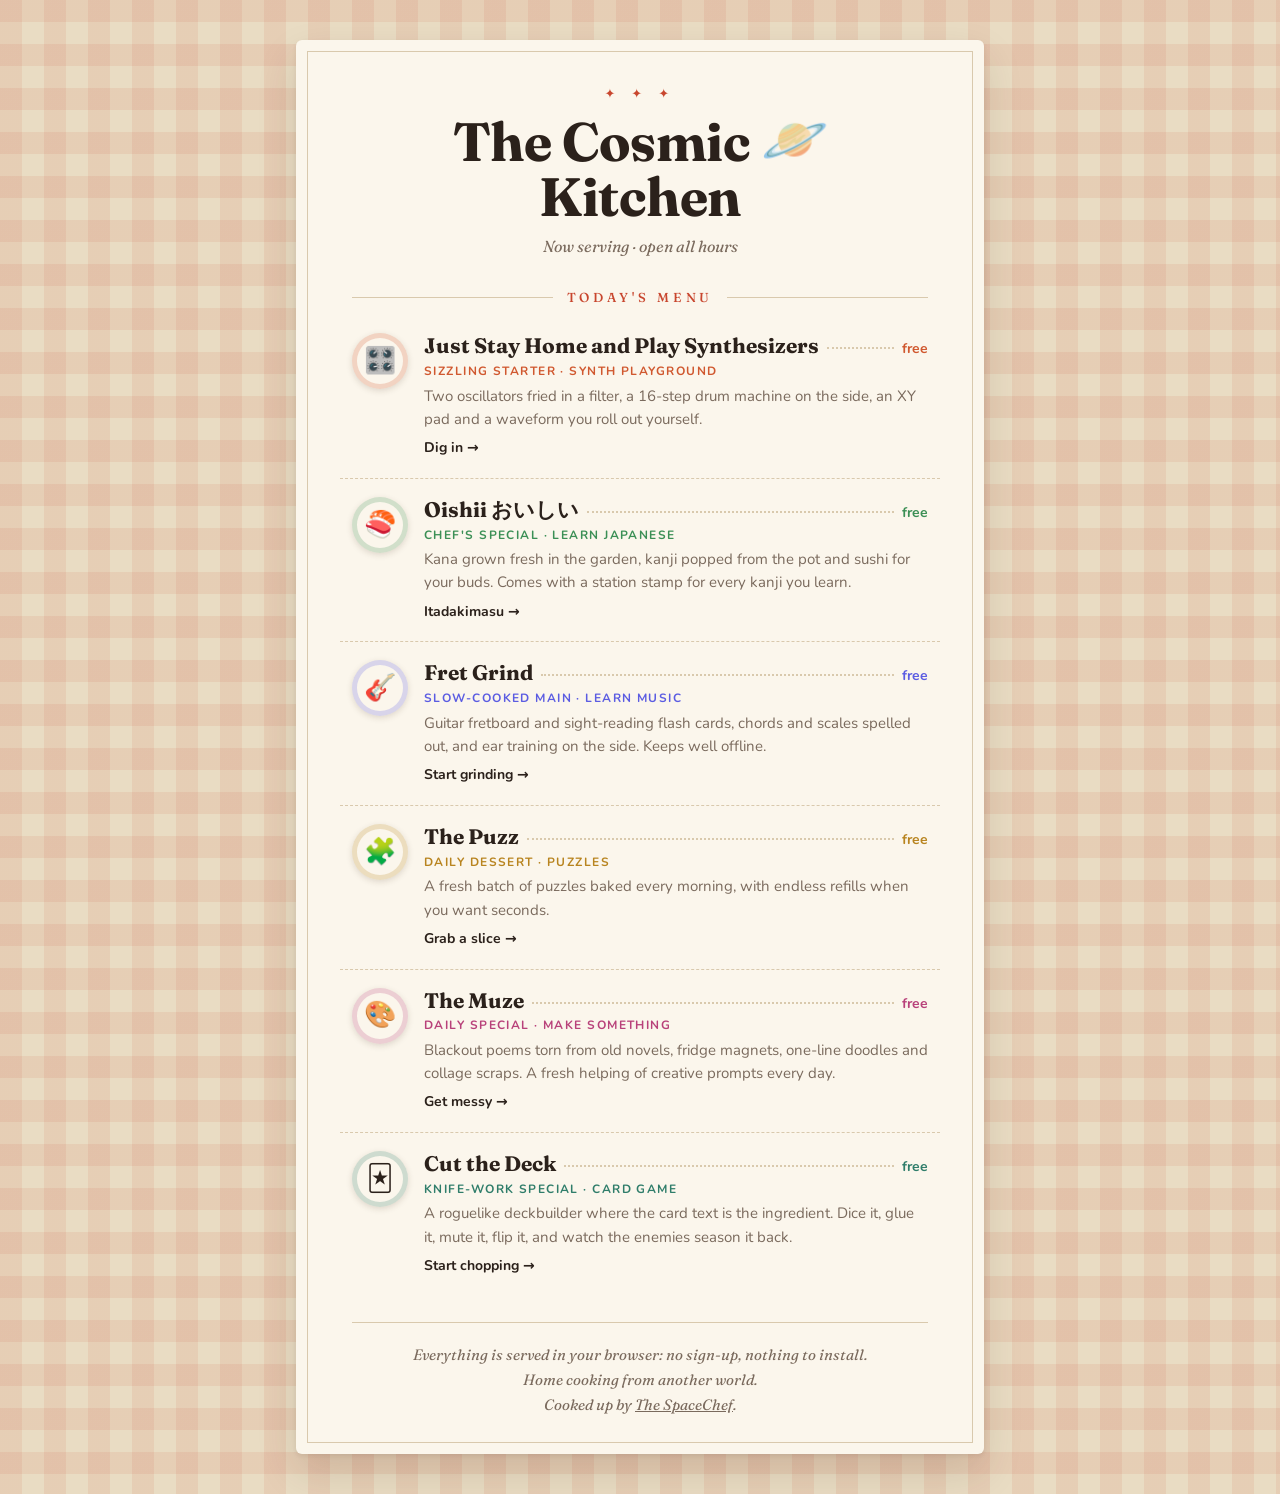
==== index.html @ da669fa5 "Add Cut the Deck to the menu Co-Authored-By: Claude Opus 5.5 <noreply@anthropic.com>" ====
<!doctype html>
<html lang="en">
<head>
<meta charset="utf-8">
<meta name="viewport" content="width=device-width, initial-scale=1">
<title>The Cosmic Kitchen</title>
<meta name="description" content="Today's menu from The Cosmic Kitchen: a synth lab, a Japanese learning game, a guitar sight-reading trainer, daily puzzles, daily creative prompts and a card-crafting roguelike. All free, served in your browser.">
<meta name="theme-color" content="#f4ecdc">
<link rel="icon" href="data:image/svg+xml,<svg xmlns='http://www.w3.org/2000/svg' viewBox='0 0 100 100'><text y='.9em' font-size='90'>🍳</text></svg>">
<link rel="preconnect" href="https://fonts.googleapis.com">
<link rel="preconnect" href="https://fonts.gstatic.com" crossorigin>
<link href="https://fonts.googleapis.com/css2?family=Fraunces:ital,opsz,wght@0,9..144,500;0,9..144,700;1,9..144,400&family=Nunito:wght@400;600;700&display=swap" rel="stylesheet">
<style>
  :root {
    --table: #e9dcc3;
    --paper: #fbf6ec;
    --ink: #2b211b;
    --muted: #7a6a5d;
    --rule: #d9c9ad;
    --tomato: #c8462e;
    --check-a: #f1e5cf;
    --check-b: #e9dcc3;
    --shadow: 0 2px 4px rgba(60,40,20,.08), 0 18px 40px rgba(60,40,20,.14);
  }
  @media (prefers-color-scheme: dark) {
    :root {
      --table: #15121c;
      --paper: #221d2a;
      --ink: #f5ecdf;
      --muted: #b3a597;
      --rule: #3b3345;
      --tomato: #ef7a5a;
      --check-a: #18141f;
      --check-b: #15121c;
      --shadow: 0 2px 4px rgba(0,0,0,.35), 0 18px 40px rgba(0,0,0,.4);
    }
  }
  * { box-sizing: border-box; }
  body {
    margin: 0;
    color: var(--ink);
    font: 16px/1.55 Nunito, system-ui, -apple-system, "Segoe UI", sans-serif;
    /* gingham tablecloth */
    background-color: var(--table);
    background-image:
      linear-gradient(90deg, color-mix(in srgb, var(--tomato) 9%, transparent) 50%, transparent 50%),
      linear-gradient(color-mix(in srgb, var(--tomato) 9%, transparent) 50%, transparent 50%);
    background-size: 44px 44px;
  }
  main {
    max-width: 720px; margin: 40px auto; padding: 0 16px;
  }
  .menu {
    position: relative;
    background: var(--paper);
    border-radius: 6px;
    box-shadow: var(--shadow);
    padding: 44px clamp(20px, 6vw, 56px) 36px;
    outline: 1px solid var(--rule);
    outline-offset: -12px;
  }
  header { text-align: center; margin-bottom: 28px; }
  .stars { color: var(--tomato); letter-spacing: .5em; font-size: 13px; margin: 0 0 10px; }
  h1 {
    font-family: Fraunces, Georgia, serif; font-weight: 700;
    font-size: clamp(34px, 8vw, 54px); line-height: 1.02; letter-spacing: -.01em;
    margin: 0;
  }
  h1 .planet { display: inline-block; transform: translateY(-.06em); }
  .est { font-family: Fraunces, Georgia, serif; font-style: italic; color: var(--muted); margin: 10px 0 0; }
  .divider {
    display: flex; align-items: center; gap: 14px; margin: 26px 0 8px;
    font-family: Fraunces, Georgia, serif; font-weight: 500;
    font-size: 13px; letter-spacing: .3em; text-transform: uppercase; color: var(--tomato);
  }
  .divider::before, .divider::after { content: ""; flex: 1; border-top: 1px solid var(--rule); }

  ul.dishes { list-style: none; margin: 0; padding: 0; }
  a.dish {
    display: grid; grid-template-columns: 56px 1fr; gap: 16px; align-items: start;
    padding: 18px 12px; margin: 0 -12px; border-radius: 12px;
    color: inherit; text-decoration: none;
    transition: background .15s ease;
  }
  a.dish:hover { background: color-mix(in srgb, var(--accent) 9%, transparent); }
  a.dish:focus-visible { outline: 3px solid var(--accent); outline-offset: 2px; }
  li + li a.dish { border-top: 1px dashed var(--rule); border-radius: 0; }
  li + li a.dish:hover { border-radius: 12px; }
  .plate {
    width: 56px; height: 56px; border-radius: 50%;
    display: grid; place-items: center; font-size: 26px;
    background: var(--paper);
    box-shadow: inset 0 0 0 5px color-mix(in srgb, var(--accent) 22%, transparent), 0 2px 6px rgba(60,40,20,.15);
    transition: transform .25s ease;
  }
  a.dish:hover .plate { transform: rotate(-12deg) scale(1.06); }
  .line { display: flex; align-items: baseline; gap: 8px; }
  h2 {
    font-family: Fraunces, Georgia, serif; font-weight: 700;
    font-size: 21px; line-height: 1.2; margin: 0;
  }
  .leader { flex: 1; min-width: 16px; border-bottom: 2px dotted var(--rule); transform: translateY(-4px); }
  .price { font-weight: 700; color: var(--accent); white-space: nowrap; font-size: 14px; }
  .course { font-size: 12px; font-weight: 700; letter-spacing: .12em; text-transform: uppercase; color: var(--accent); margin: 2px 0 4px; }
  .desc { margin: 0; color: var(--muted); font-size: 15px; }
  .go { display: inline-block; margin-top: 6px; font-weight: 700; font-size: 14px; color: var(--ink); }
  a.dish:hover .go { color: var(--accent); }

  footer {
    text-align: center; margin-top: 26px; padding-top: 18px; border-top: 1px solid var(--rule);
    font-family: Fraunces, Georgia, serif; font-style: italic; color: var(--muted); font-size: 15px;
  }
  footer p { margin: 2px 0; }
  footer a { color: inherit; }

  @media (prefers-color-scheme: dark) {
    .plate { box-shadow: inset 0 0 0 5px color-mix(in srgb, var(--accent) 30%, transparent), 0 2px 6px rgba(0,0,0,.4); }
  }
  @media (prefers-reduced-motion: reduce) {
    .plate, a.dish { transition: none; }
    a.dish:hover .plate { transform: none; }
  }
</style>
</head>
<body>
<main>
  <article class="menu">
    <header>
      <p class="stars" aria-hidden="true">✦ ✦ ✦</p>
      <h1>The Cosmic <span class="planet" aria-hidden="true">🪐</span> Kitchen</h1>
      <p class="est">Now serving · open all hours</p>
    </header>

    <div class="divider">Today's menu</div>

    <ul class="dishes">
      <li>
        <a class="dish" style="--accent:#d0582f" href="https://thecosmickitchen.github.io/stay-home-synths/">
          <span class="plate" aria-hidden="true">🎛️</span>
          <div>
            <div class="line"><h2>Just Stay Home and Play Synthesizers</h2><span class="leader"></span><span class="price">free</span></div>
            <p class="course">Sizzling starter · synth playground</p>
            <p class="desc">Two oscillators fried in a filter, a 16-step drum machine on the side, an XY pad and a waveform you roll out yourself.</p>
            <span class="go">Dig in →</span>
          </div>
        </a>
      </li>
      <li>
        <a class="dish" style="--accent:#3b8f55" href="https://thecosmickitchen.github.io/Oishiii/">
          <span class="plate" aria-hidden="true">🍣</span>
          <div>
            <div class="line"><h2>Oishii おいしい</h2><span class="leader"></span><span class="price">free</span></div>
            <p class="course">Chef's special · learn Japanese</p>
            <p class="desc">Kana grown fresh in the garden, kanji popped from the pot and sushi for your buds. Comes with a station stamp for every kanji you learn.</p>
            <span class="go">Itadakimasu →</span>
          </div>
        </a>
      </li>
      <li>
        <a class="dish" style="--accent:#5b5ce2" href="https://thecosmickitchen.github.io/FretGrind/">
          <span class="plate" aria-hidden="true">🎸</span>
          <div>
            <div class="line"><h2>Fret Grind</h2><span class="leader"></span><span class="price">free</span></div>
            <p class="course">Slow-cooked main · learn music</p>
            <p class="desc">Guitar fretboard and sight-reading flash cards, chords and scales spelled out, and ear training on the side. Keeps well offline.</p>
            <span class="go">Start grinding →</span>
          </div>
        </a>
      </li>
      <li>
        <a class="dish" style="--accent:#b8841f" href="https://thecosmickitchen.github.io/The-Puzz/">
          <span class="plate" aria-hidden="true">🧩</span>
          <div>
            <div class="line"><h2>The Puzz</h2><span class="leader"></span><span class="price">free</span></div>
            <p class="course">Daily dessert · puzzles</p>
            <p class="desc">A fresh batch of puzzles baked every morning, with endless refills when you want seconds.</p>
            <span class="go">Grab a slice →</span>
          </div>
        </a>
      </li>
      <li>
        <a class="dish" style="--accent:#b8417a" href="https://thecosmickitchen.github.io/The-Muze/">
          <span class="plate" aria-hidden="true">🎨</span>
          <div>
            <div class="line"><h2>The Muze</h2><span class="leader"></span><span class="price">free</span></div>
            <p class="course">Daily special · make something</p>
            <p class="desc">Blackout poems torn from old novels, fridge magnets, one-line doodles and collage scraps. A fresh helping of creative prompts every day.</p>
            <span class="go">Get messy →</span>
          </div>
        </a>
      </li>
      <li>
        <a class="dish" style="--accent:#2f7d6a" href="https://thecosmickitchen.github.io/Cut-the-Deck/">
          <span class="plate" aria-hidden="true">🃏</span>
          <div>
            <div class="line"><h2>Cut the Deck</h2><span class="leader"></span><span class="price">free</span></div>
            <p class="course">Knife-work special · card game</p>
            <p class="desc">A roguelike deckbuilder where the card text is the ingredient. Dice it, glue it, mute it, flip it, and watch the enemies season it back.</p>
            <span class="go">Start chopping →</span>
          </div>
        </a>
      </li>
    </ul>

    <footer>
      <p>Everything is served in your browser: no sign-up, nothing to install.</p>
      <p>Home cooking from another world.</p>
      <p>Cooked up by <a href="https://github.com/TheCosmicKitchen">The SpaceChef</a>.</p>
    </footer>
  </article>
</main>
</body>
</html>
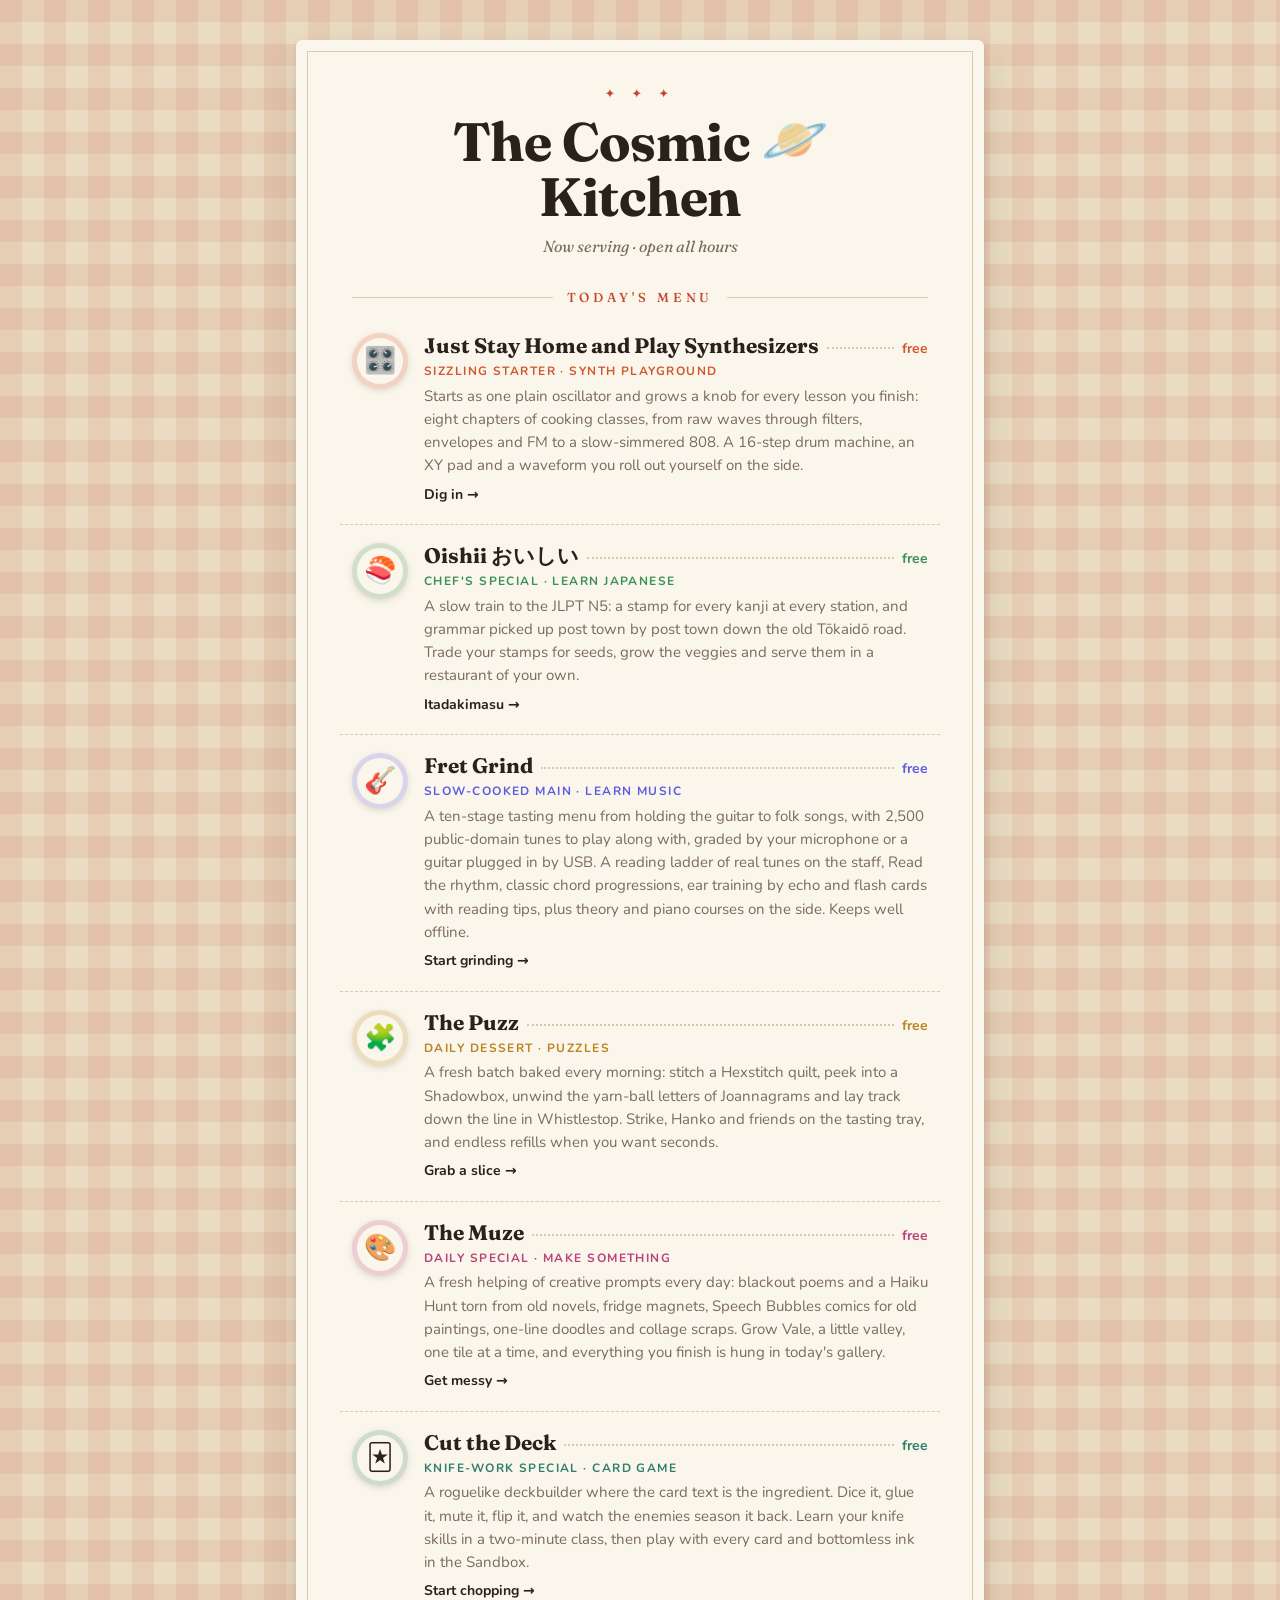
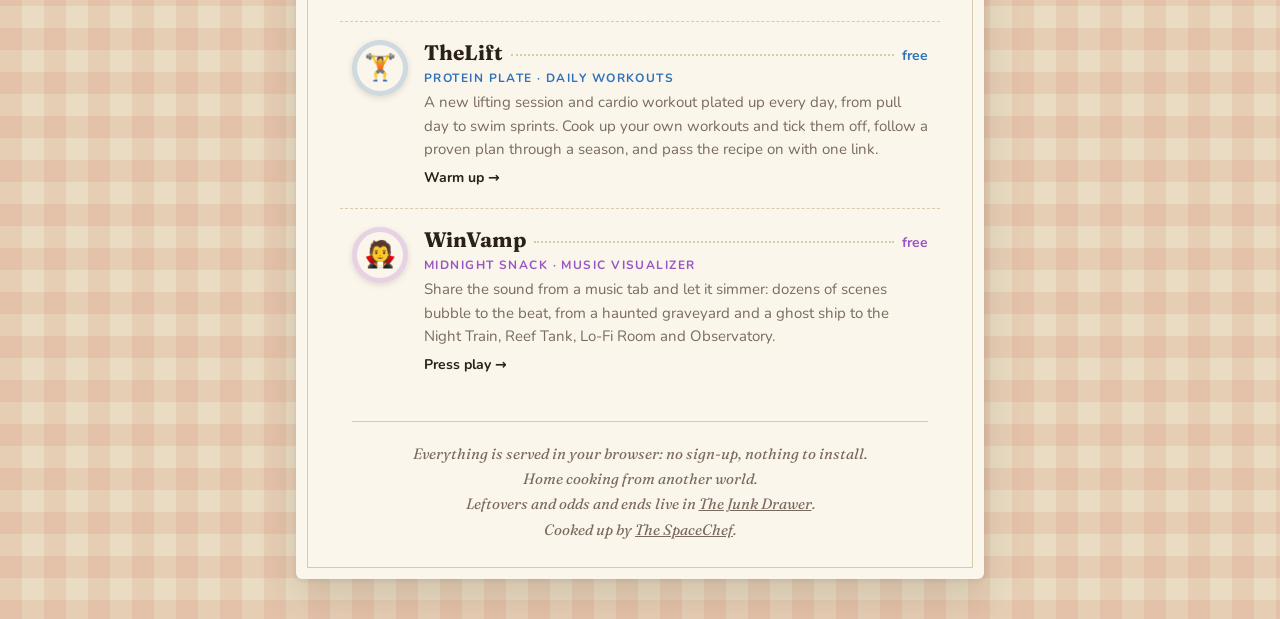
==== commit c0a9aee3: "Refresh the menu: new descriptions, TheLift, WinVamp and the Junk Drawer Rewrite every dish to match" ====
--- a/index.html
+++ b/index.html
@@ -4,7 +4,7 @@
 <meta charset="utf-8">
 <meta name="viewport" content="width=device-width, initial-scale=1">
 <title>The Cosmic Kitchen</title>
-<meta name="description" content="Today's menu from The Cosmic Kitchen: a synth lab, a Japanese learning game, a guitar sight-reading trainer, daily puzzles, daily creative prompts and a card-crafting roguelike. All free, served in your browser.">
+<meta name="description" content="Today's menu from The Cosmic Kitchen: a synth lab with lessons, a Japanese course to the JLPT N5, a guitar and music course, daily puzzles, daily creative prompts, a card-crafting roguelike, daily workouts and a music visualizer. All free, served in your browser.">
 <meta name="theme-color" content="#f4ecdc">
 <link rel="icon" href="data:image/svg+xml,<svg xmlns='http://www.w3.org/2000/svg' viewBox='0 0 100 100'><text y='.9em' font-size='90'>🍳</text></svg>">
 <link rel="preconnect" href="https://fonts.googleapis.com">
@@ -140,7 +140,7 @@
           <div>
             <div class="line"><h2>Just Stay Home and Play Synthesizers</h2><span class="leader"></span><span class="price">free</span></div>
             <p class="course">Sizzling starter · synth playground</p>
-            <p class="desc">Two oscillators fried in a filter, a 16-step drum machine on the side, an XY pad and a waveform you roll out yourself.</p>
+            <p class="desc">Starts as one plain oscillator and grows a knob for every lesson you finish: eight chapters of cooking classes, from raw waves through filters, envelopes and FM to a slow-simmered 808. A 16-step drum machine, an XY pad and a waveform you roll out yourself on the side.</p>
             <span class="go">Dig in →</span>
           </div>
         </a>
@@ -151,7 +151,7 @@
           <div>
             <div class="line"><h2>Oishii おいしい</h2><span class="leader"></span><span class="price">free</span></div>
             <p class="course">Chef's special · learn Japanese</p>
-            <p class="desc">Kana grown fresh in the garden, kanji popped from the pot and sushi for your buds. Comes with a station stamp for every kanji you learn.</p>
+            <p class="desc">A slow train to the JLPT N5: a stamp for every kanji at every station, and grammar picked up post town by post town down the old Tōkaidō road. Trade your stamps for seeds, grow the veggies and serve them in a restaurant of your own.</p>
             <span class="go">Itadakimasu →</span>
           </div>
         </a>
@@ -162,7 +162,7 @@
           <div>
             <div class="line"><h2>Fret Grind</h2><span class="leader"></span><span class="price">free</span></div>
             <p class="course">Slow-cooked main · learn music</p>
-            <p class="desc">Guitar fretboard and sight-reading flash cards, chords and scales spelled out, and ear training on the side. Keeps well offline.</p>
+            <p class="desc">A ten-stage tasting menu from holding the guitar to folk songs, with 2,500 public-domain tunes to play along with, graded by your microphone or a guitar plugged in by USB. A reading ladder of real tunes on the staff, Read the rhythm, classic chord progressions, ear training by echo and flash cards with reading tips, plus theory and piano courses on the side. Keeps well offline.</p>
             <span class="go">Start grinding →</span>
           </div>
         </a>
@@ -173,7 +173,7 @@
           <div>
             <div class="line"><h2>The Puzz</h2><span class="leader"></span><span class="price">free</span></div>
             <p class="course">Daily dessert · puzzles</p>
-            <p class="desc">A fresh batch of puzzles baked every morning, with endless refills when you want seconds.</p>
+            <p class="desc">A fresh batch baked every morning: stitch a Hexstitch quilt, peek into a Shadowbox, unwind the yarn-ball letters of Joannagrams and lay track down the line in Whistlestop. Strike, Hanko and friends on the tasting tray, and endless refills when you want seconds.</p>
             <span class="go">Grab a slice →</span>
           </div>
         </a>
@@ -184,7 +184,7 @@
           <div>
             <div class="line"><h2>The Muze</h2><span class="leader"></span><span class="price">free</span></div>
             <p class="course">Daily special · make something</p>
-            <p class="desc">Blackout poems torn from old novels, fridge magnets, one-line doodles and collage scraps. A fresh helping of creative prompts every day.</p>
+            <p class="desc">A fresh helping of creative prompts every day: blackout poems and a Haiku Hunt torn from old novels, fridge magnets, Speech Bubbles comics for old paintings, one-line doodles and collage scraps. Grow Vale, a little valley, one tile at a time, and everything you finish is hung in today's gallery.</p>
             <span class="go">Get messy →</span>
           </div>
         </a>
@@ -195,8 +195,30 @@
           <div>
             <div class="line"><h2>Cut the Deck</h2><span class="leader"></span><span class="price">free</span></div>
             <p class="course">Knife-work special · card game</p>
-            <p class="desc">A roguelike deckbuilder where the card text is the ingredient. Dice it, glue it, mute it, flip it, and watch the enemies season it back.</p>
+            <p class="desc">A roguelike deckbuilder where the card text is the ingredient. Dice it, glue it, mute it, flip it, and watch the enemies season it back. Learn your knife skills in a two-minute class, then play with every card and bottomless ink in the Sandbox.</p>
             <span class="go">Start chopping →</span>
+          </div>
+        </a>
+      </li>
+      <li>
+        <a class="dish" style="--accent:#2f72b8" href="https://thecosmickitchen.github.io/TheLift/">
+          <span class="plate" aria-hidden="true">🏋️</span>
+          <div>
+            <div class="line"><h2>TheLift</h2><span class="leader"></span><span class="price">free</span></div>
+            <p class="course">Protein plate · daily workouts</p>
+            <p class="desc">A new lifting session and cardio workout plated up every day, from pull day to swim sprints. Cook up your own workouts and tick them off, follow a proven plan through a season, and pass the recipe on with one link.</p>
+            <span class="go">Warm up →</span>
+          </div>
+        </a>
+      </li>
+      <li>
+        <a class="dish" style="--accent:#9a55c4" href="https://thecosmickitchen.github.io/ghoul-amp/">
+          <span class="plate" aria-hidden="true">🧛</span>
+          <div>
+            <div class="line"><h2>WinVamp</h2><span class="leader"></span><span class="price">free</span></div>
+            <p class="course">Midnight snack · music visualizer</p>
+            <p class="desc">Share the sound from a music tab and let it simmer: dozens of scenes bubble to the beat, from a haunted graveyard and a ghost ship to the Night Train, Reef Tank, Lo-Fi Room and Observatory.</p>
+            <span class="go">Press play →</span>
           </div>
         </a>
       </li>
@@ -205,6 +227,7 @@
     <footer>
       <p>Everything is served in your browser: no sign-up, nothing to install.</p>
       <p>Home cooking from another world.</p>
+      <p>Leftovers and odds and ends live in <a href="https://thecosmickitchen.github.io/the-junk-drawer/">The Junk Drawer</a>.</p>
       <p>Cooked up by <a href="https://github.com/TheCosmicKitchen">The SpaceChef</a>.</p>
     </footer>
   </article>
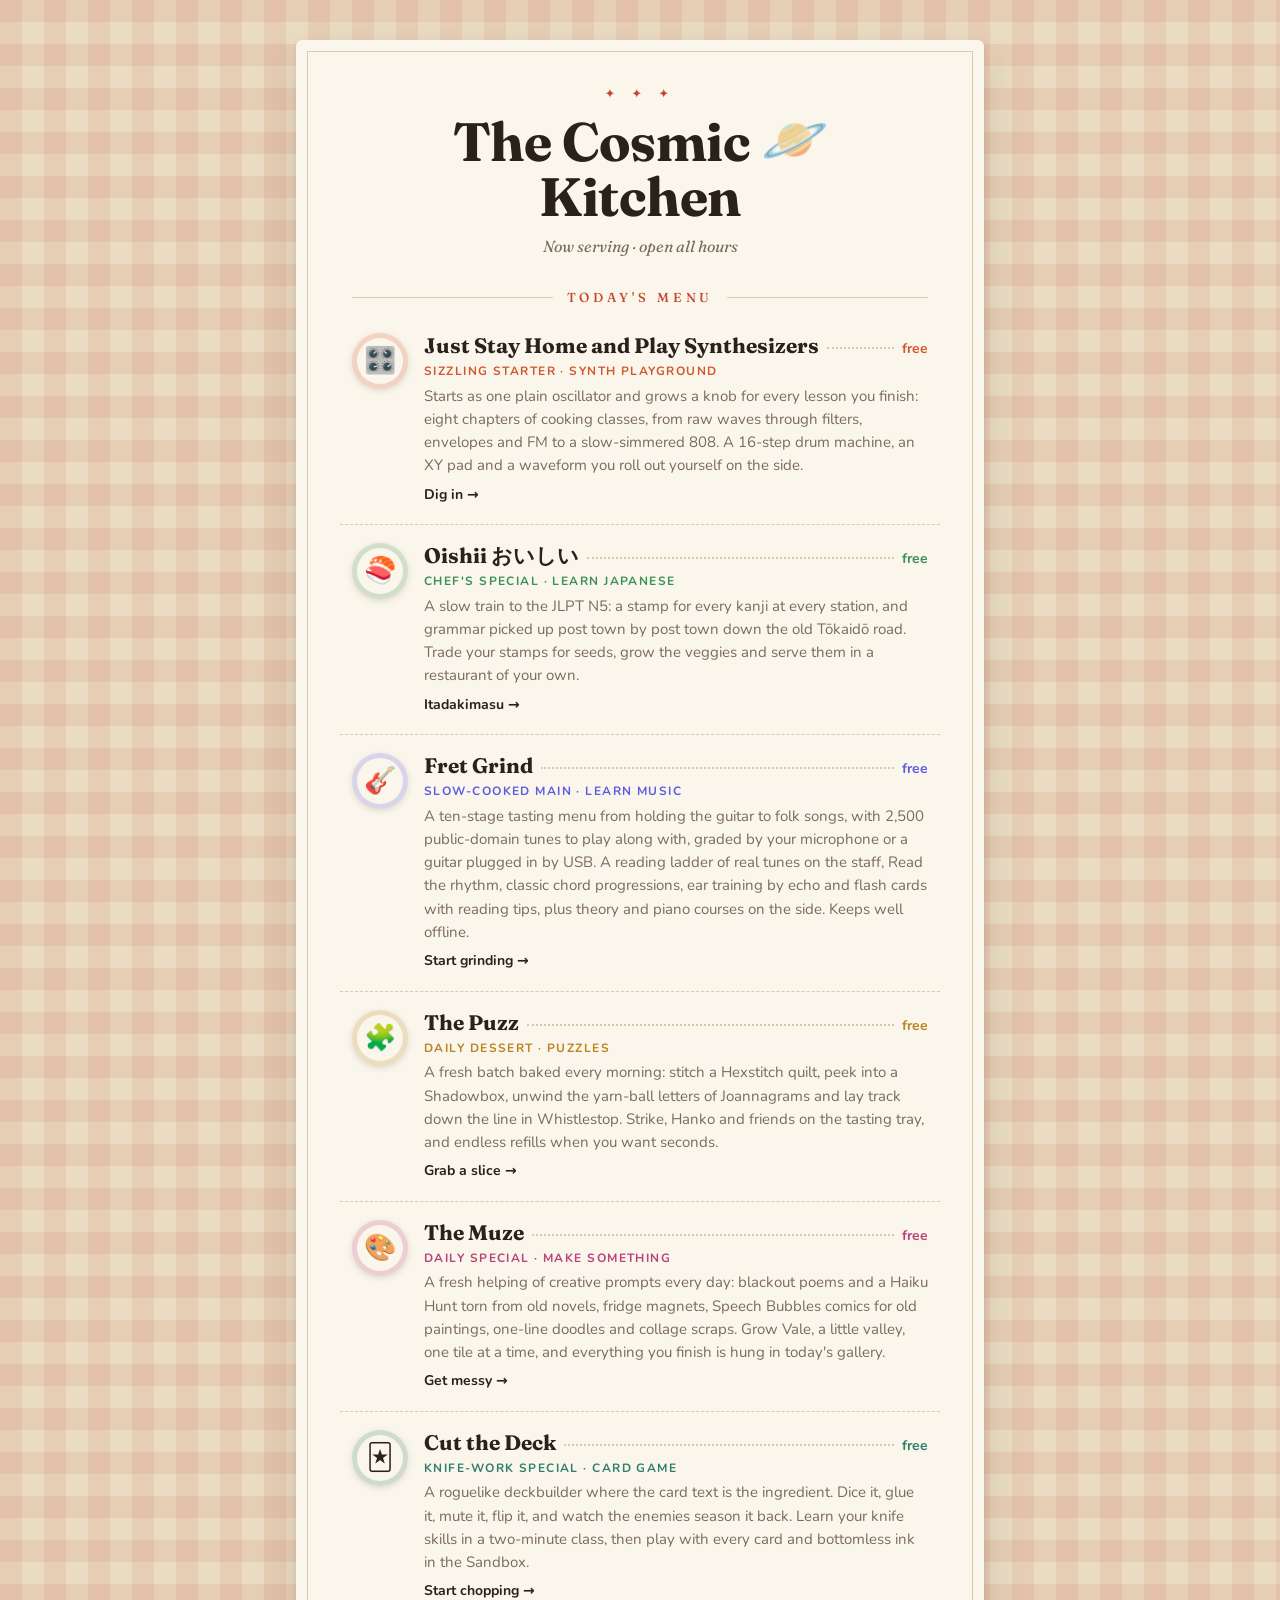
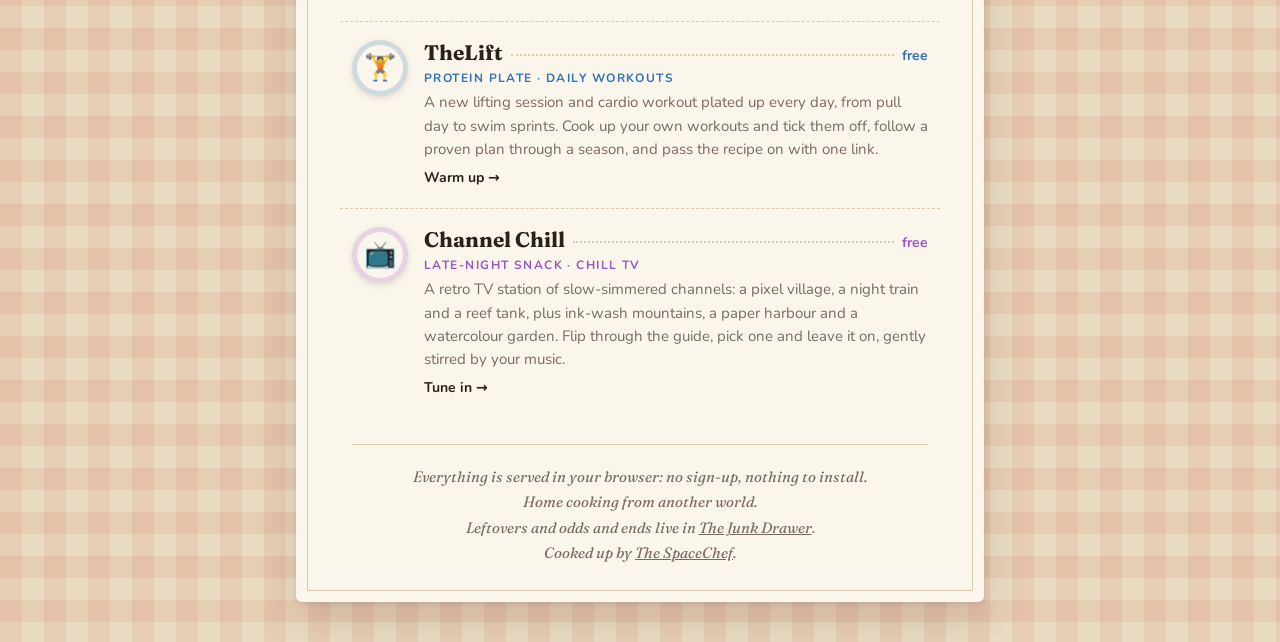
==== commit bab5aa7c: "Serve Channel Chill in place of WinVamp WinVamp is now a chill retro TV station, so its dish gets a " ====
--- a/index.html
+++ b/index.html
@@ -4,7 +4,7 @@
 <meta charset="utf-8">
 <meta name="viewport" content="width=device-width, initial-scale=1">
 <title>The Cosmic Kitchen</title>
-<meta name="description" content="Today's menu from The Cosmic Kitchen: a synth lab with lessons, a Japanese course to the JLPT N5, a guitar and music course, daily puzzles, daily creative prompts, a card-crafting roguelike, daily workouts and a music visualizer. All free, served in your browser.">
+<meta name="description" content="Today's menu from The Cosmic Kitchen: a synth lab with lessons, a Japanese course to the JLPT N5, a guitar and music course, daily puzzles, daily creative prompts, a card-crafting roguelike, daily workouts and a chill retro TV station. All free, served in your browser.">
 <meta name="theme-color" content="#f4ecdc">
 <link rel="icon" href="data:image/svg+xml,<svg xmlns='http://www.w3.org/2000/svg' viewBox='0 0 100 100'><text y='.9em' font-size='90'>🍳</text></svg>">
 <link rel="preconnect" href="https://fonts.googleapis.com">
@@ -213,12 +213,12 @@
       </li>
       <li>
         <a class="dish" style="--accent:#9a55c4" href="https://thecosmickitchen.github.io/ghoul-amp/">
-          <span class="plate" aria-hidden="true">🧛</span>
-          <div>
-            <div class="line"><h2>WinVamp</h2><span class="leader"></span><span class="price">free</span></div>
-            <p class="course">Midnight snack · music visualizer</p>
-            <p class="desc">Share the sound from a music tab and let it simmer: dozens of scenes bubble to the beat, from a haunted graveyard and a ghost ship to the Night Train, Reef Tank, Lo-Fi Room and Observatory.</p>
-            <span class="go">Press play →</span>
+          <span class="plate" aria-hidden="true">📺</span>
+          <div>
+            <div class="line"><h2>Channel Chill</h2><span class="leader"></span><span class="price">free</span></div>
+            <p class="course">Late-night snack · chill TV</p>
+            <p class="desc">A retro TV station of slow-simmered channels: a pixel village, a night train and a reef tank, plus ink-wash mountains, a paper harbour and a watercolour garden. Flip through the guide, pick one and leave it on, gently stirred by your music.</p>
+            <span class="go">Tune in →</span>
           </div>
         </a>
       </li>
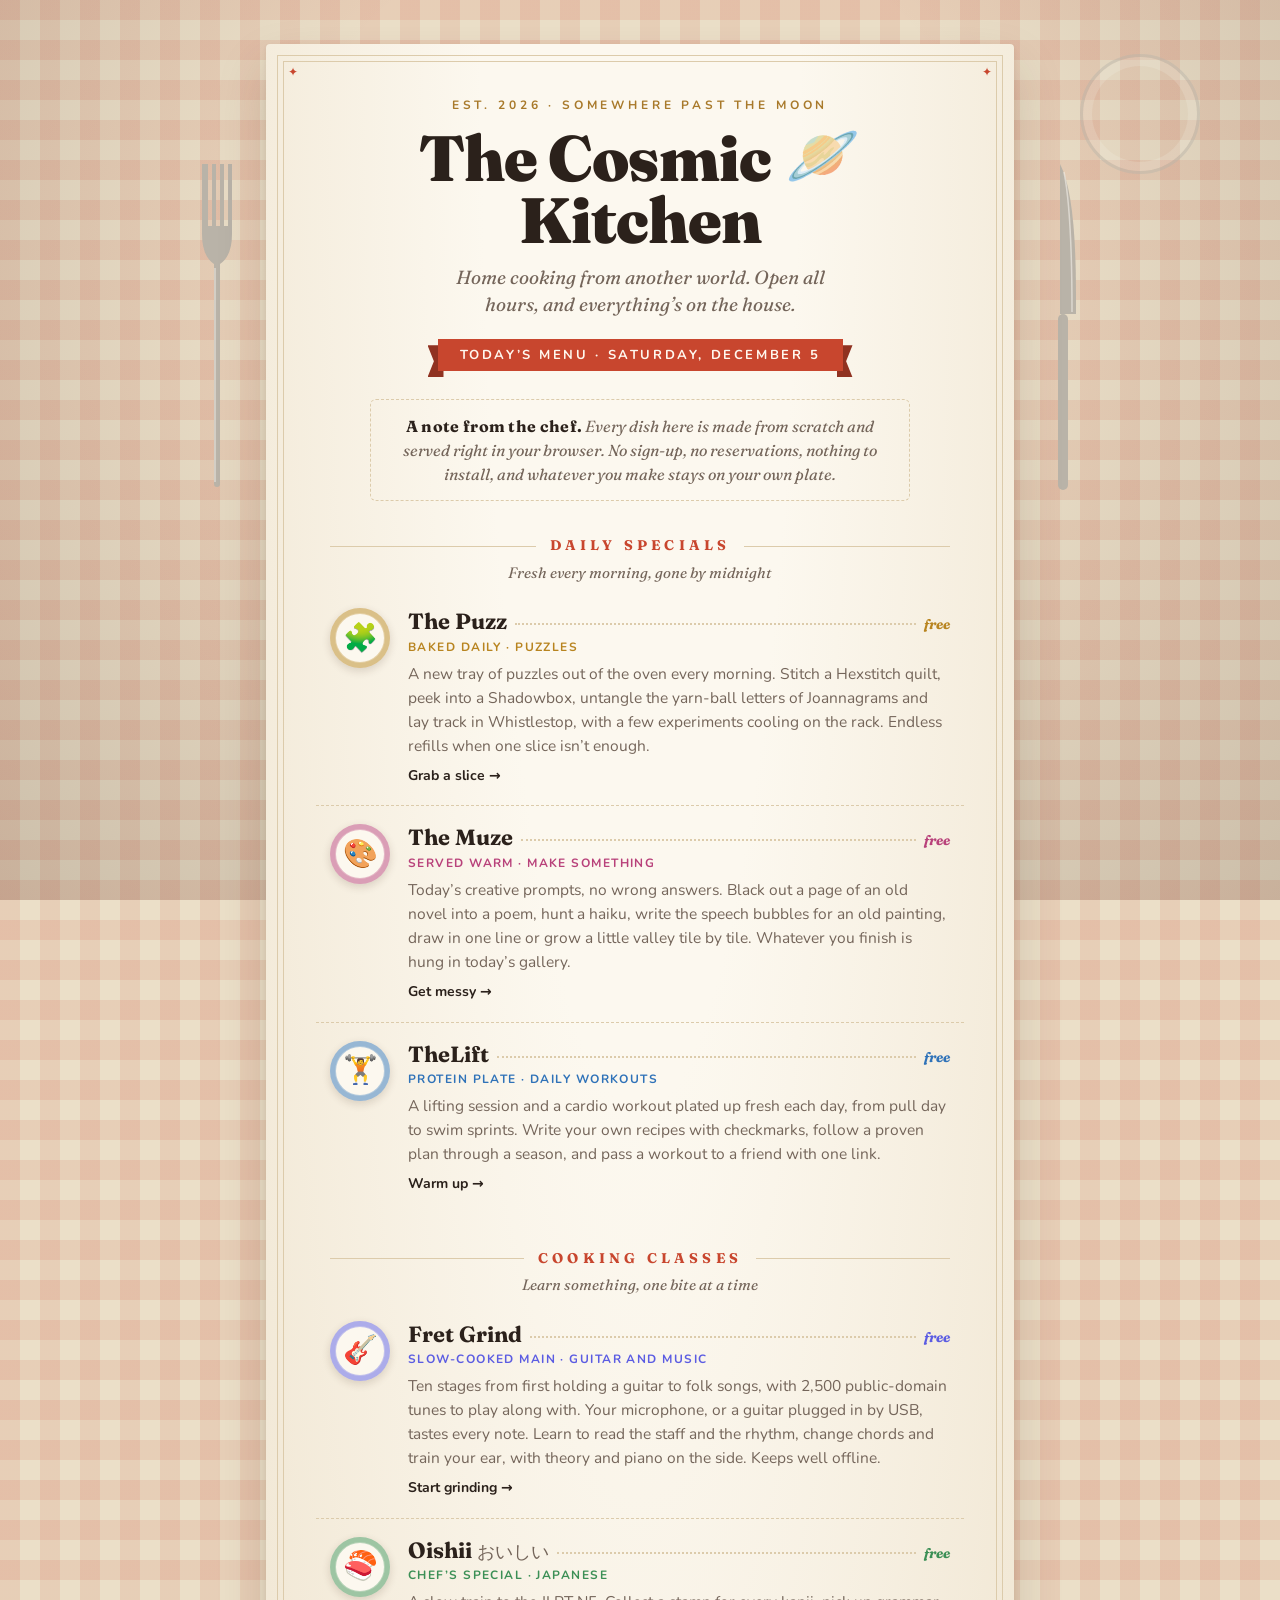
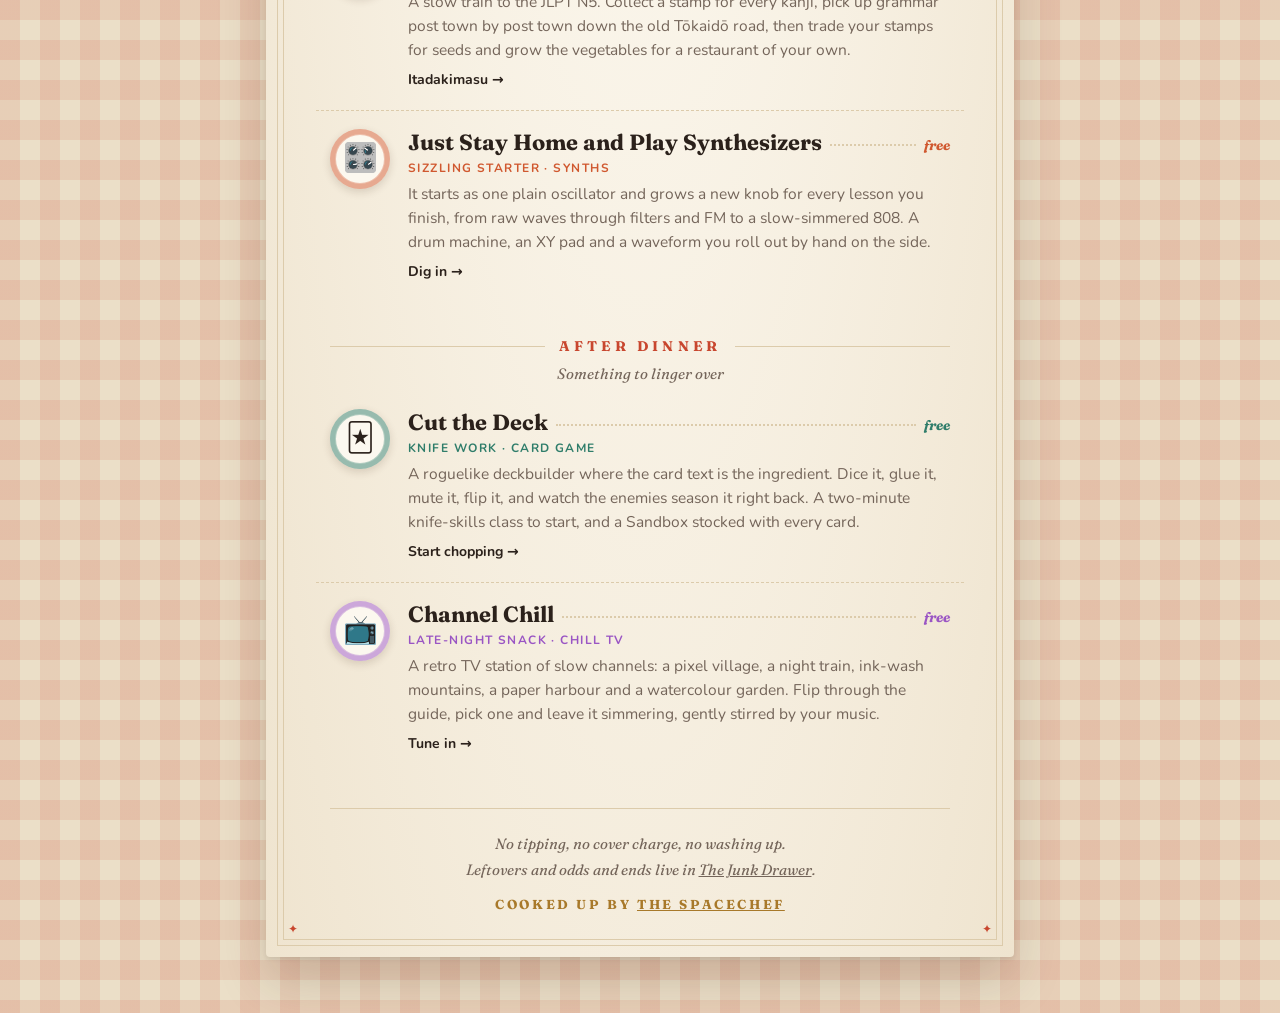
==== commit 6d1df262: "Give the front page a facelift and new copy The menu now has courses: Daily specials (The Puzz, The " ====
--- a/index.html
+++ b/index.html
@@ -4,117 +4,125 @@
 <meta charset="utf-8">
 <meta name="viewport" content="width=device-width, initial-scale=1">
 <title>The Cosmic Kitchen</title>
-<meta name="description" content="Today's menu from The Cosmic Kitchen: a synth lab with lessons, a Japanese course to the JLPT N5, a guitar and music course, daily puzzles, daily creative prompts, a card-crafting roguelike, daily workouts and a chill retro TV station. All free, served in your browser.">
+<meta name="description" content="The Cosmic Kitchen: free web tools, made from scratch and served in your browser. Daily puzzles, daily creative prompts and daily workouts; courses in guitar, Japanese and synths; a card-crafting roguelike and a chill retro TV station.">
 <meta name="theme-color" content="#f4ecdc">
 <link rel="icon" href="data:image/svg+xml,<svg xmlns='http://www.w3.org/2000/svg' viewBox='0 0 100 100'><text y='.9em' font-size='90'>🍳</text></svg>">
 <link rel="preconnect" href="https://fonts.googleapis.com">
 <link rel="preconnect" href="https://fonts.gstatic.com" crossorigin>
-<link href="https://fonts.googleapis.com/css2?family=Fraunces:ital,opsz,wght@0,9..144,500;0,9..144,700;1,9..144,400&family=Nunito:wght@400;600;700&display=swap" rel="stylesheet">
+<link href="https://fonts.googleapis.com/css2?family=Fraunces:ital,opsz,wght@0,9..144,500;0,9..144,700;0,9..144,900;1,9..144,400;1,9..144,500&family=Nunito:wght@400;600;700&display=swap" rel="stylesheet">
 <style>
   :root {
-    --table: #e9dcc3;
-    --paper: #fbf6ec;
-    --ink: #2b211b;
-    --muted: #7a6a5d;
-    --rule: #d9c9ad;
-    --tomato: #c8462e;
-    --check-a: #f1e5cf;
-    --check-b: #e9dcc3;
-    --shadow: 0 2px 4px rgba(60,40,20,.08), 0 18px 40px rgba(60,40,20,.14);
+    --table: #ebdfc8; --paper: #fcf8ef; --paper-edge: #efe4cf; --ink: #2b211b; --muted: #74655a;
+    --rule: #dccbab; --tomato: #c8462e; --gold: #a8792a; --check: color-mix(in srgb, #c8462e 11%, transparent);
+    --shadow: 0 2px 4px rgba(60,40,20,.08), 0 24px 50px rgba(60,40,20,.18);
+    --steel: #b9b3a8; --steel-hi: #f4f1ea;
   }
   @media (prefers-color-scheme: dark) {
-    :root {
-      --table: #15121c;
-      --paper: #221d2a;
-      --ink: #f5ecdf;
-      --muted: #b3a597;
-      --rule: #3b3345;
-      --tomato: #ef7a5a;
-      --check-a: #18141f;
-      --check-b: #15121c;
-      --shadow: 0 2px 4px rgba(0,0,0,.35), 0 18px 40px rgba(0,0,0,.4);
+    :root:not([data-theme="light"]) {
+      --table: #16121c; --paper: #231e2b; --paper-edge: #2c2635; --ink: #f5ecdf; --muted: #b6a899;
+      --rule: #3d3448; --tomato: #ef7a5a; --gold: #d9a85a; --check: color-mix(in srgb, #ef7a5a 7%, transparent);
+      --shadow: 0 2px 4px rgba(0,0,0,.35), 0 24px 50px rgba(0,0,0,.5);
+      --steel: #6f6a78; --steel-hi: #b9b4c2; --ribbon-ink: #2a160f;
     }
+  }
+  :root[data-theme="dark"] {
+    --table: #16121c; --paper: #231e2b; --paper-edge: #2c2635; --ink: #f5ecdf; --muted: #b6a899;
+    --rule: #3d3448; --tomato: #ef7a5a; --gold: #d9a85a; --check: color-mix(in srgb, #ef7a5a 7%, transparent);
+    --shadow: 0 2px 4px rgba(0,0,0,.35), 0 24px 50px rgba(0,0,0,.5);
+    --steel: #6f6a78; --steel-hi: #b9b4c2; --ribbon-ink: #2a160f;
   }
   * { box-sizing: border-box; }
   body {
-    margin: 0;
-    color: var(--ink);
+    margin: 0; min-height: 100vh; color: var(--ink);
     font: 16px/1.55 Nunito, system-ui, -apple-system, "Segoe UI", sans-serif;
-    /* gingham tablecloth */
-    background-color: var(--table);
-    background-image:
-      linear-gradient(90deg, color-mix(in srgb, var(--tomato) 9%, transparent) 50%, transparent 50%),
-      linear-gradient(color-mix(in srgb, var(--tomato) 9%, transparent) 50%, transparent 50%);
-    background-size: 44px 44px;
-  }
-  main {
-    max-width: 720px; margin: 40px auto; padding: 0 16px;
-  }
-  .menu {
-    position: relative;
-    background: var(--paper);
-    border-radius: 6px;
-    box-shadow: var(--shadow);
-    padding: 44px clamp(20px, 6vw, 56px) 36px;
-    outline: 1px solid var(--rule);
-    outline-offset: -12px;
-  }
-  header { text-align: center; margin-bottom: 28px; }
-  .stars { color: var(--tomato); letter-spacing: .5em; font-size: 13px; margin: 0 0 10px; }
-  h1 {
-    font-family: Fraunces, Georgia, serif; font-weight: 700;
-    font-size: clamp(34px, 8vw, 54px); line-height: 1.02; letter-spacing: -.01em;
-    margin: 0;
-  }
-  h1 .planet { display: inline-block; transform: translateY(-.06em); }
-  .est { font-family: Fraunces, Georgia, serif; font-style: italic; color: var(--muted); margin: 10px 0 0; }
-  .divider {
-    display: flex; align-items: center; gap: 14px; margin: 26px 0 8px;
-    font-family: Fraunces, Georgia, serif; font-weight: 500;
-    font-size: 13px; letter-spacing: .3em; text-transform: uppercase; color: var(--tomato);
-  }
-  .divider::before, .divider::after { content: ""; flex: 1; border-top: 1px solid var(--rule); }
+    /* Gingham: two stripes crossing, darker where they meet. A lamp lights the middle of the table. */
+    background:
+      radial-gradient(ellipse at 50% 30%, transparent 40%, rgba(40,20,10,.16) 100%) fixed,
+      linear-gradient(90deg, var(--check) 50%, transparent 50%) 0 0 / 40px 40px,
+      linear-gradient(var(--check) 50%, transparent 50%) 0 0 / 40px 40px,
+      var(--table);
+  }
+  main { position: relative; max-width: 780px; margin: 44px auto 56px; padding: 0 16px; }
+
+  /* A place setting either side of the menu, when there's room. */
+  .setting { position: absolute; top: 120px; width: 46px; height: 330px; pointer-events: none; display: none; }
+  .setting.fork { left: -56px; } .setting.knife { right: -56px; }
+  .glass { position: absolute; top: 10px; right: -170px; width: 120px; height: 120px; border-radius: 50%; pointer-events: none; display: none;
+    border: 3px solid color-mix(in srgb, var(--steel) 45%, transparent); box-shadow: inset 0 0 0 9px color-mix(in srgb, var(--steel-hi) 18%, transparent); }
+  @media (min-width: 960px) { .setting { display: block; } }
+  @media (min-width: 1200px) { .glass { display: block; } }
+
+  /* The menu card: thick paper, a double rule, a star in each corner. */
+  .menu { position: relative; background: var(--paper); border-radius: 4px; box-shadow: var(--shadow);
+    padding: 52px clamp(20px, 6.5vw, 64px) 40px; outline: 1px solid var(--rule); outline-offset: -12px;
+    background-image: radial-gradient(ellipse at 50% 0%, var(--paper) 30%, var(--paper-edge) 100%); }
+  .menu::before { content: ""; position: absolute; inset: 17px; border: 1px solid var(--rule); pointer-events: none; }
+  .corner { position: absolute; color: var(--tomato); font-size: 12px; line-height: 1; }
+  .corner.tl { top: 22px; left: 22px; } .corner.tr { top: 22px; right: 22px; } .corner.bl { bottom: 22px; left: 22px; } .corner.br { bottom: 22px; right: 22px; }
+
+  header { text-align: center; }
+  .est { margin: 0 0 12px; font-weight: 700; font-size: 12px; letter-spacing: .32em; text-transform: uppercase; color: var(--gold); }
+  h1 { margin: 0; font-family: Fraunces, Georgia, serif; font-weight: 900; font-size: clamp(38px, 9vw, 64px); line-height: .98; letter-spacing: -.015em; }
+  h1 .planet { display: inline-block; transform: translateY(-.06em) rotate(-8deg); }
+  .tagline { margin: 12px auto 0; max-width: 34ch; font-family: Fraunces, Georgia, serif; font-style: italic; font-size: 19px; line-height: 1.4; color: var(--muted); }
+  .ribbon { display: inline-block; position: relative; margin: 22px 0 0; padding: 6px 22px; background: var(--tomato); color: var(--ribbon-ink, #fff8ef); white-space: nowrap;
+    font-weight: 700; font-size: 13px; letter-spacing: .2em; text-transform: uppercase; }
+  .ribbon::before, .ribbon::after { content: ""; position: absolute; top: 6px; width: 16px; height: 100%; background: color-mix(in srgb, var(--tomato) 72%, #000); z-index: -1; }
+  .ribbon::before { left: -10px; clip-path: polygon(0 0, 100% 0, 100% 100%, 0 100%, 40% 50%); }
+  .ribbon::after { right: -10px; clip-path: polygon(0 0, 100% 0, 60% 50%, 100% 100%, 0 100%); }
+  .ribbon-wrap { position: relative; z-index: 0; }
+
+  .note { margin: 28px auto 6px; max-width: 54ch; padding: 14px 18px; border: 1px dashed var(--rule); border-radius: 6px; text-align: center;
+    font-family: Fraunces, Georgia, serif; font-style: italic; color: var(--muted); font-size: 16px; line-height: 1.5; }
+  .note b { font-style: normal; font-weight: 700; color: var(--ink); letter-spacing: .02em; }
+
+  /* Courses. */
+  section { margin-top: 34px; }
+  .course-head { text-align: center; margin-bottom: 6px; }
+  .course-head h2 { display: flex; align-items: center; gap: 14px; margin: 0;
+    font-family: Fraunces, Georgia, serif; font-weight: 700; font-size: 14px; letter-spacing: .3em; text-transform: uppercase; color: var(--tomato); }
+  .course-head h2::before, .course-head h2::after { content: ""; flex: 1; border-top: 1px solid var(--rule); }
+  .course-head p { margin: 4px 0 0; font-family: Fraunces, Georgia, serif; font-style: italic; color: var(--muted); font-size: 15px; }
 
   ul.dishes { list-style: none; margin: 0; padding: 0; }
-  a.dish {
-    display: grid; grid-template-columns: 56px 1fr; gap: 16px; align-items: start;
-    padding: 18px 12px; margin: 0 -12px; border-radius: 12px;
-    color: inherit; text-decoration: none;
-    transition: background .15s ease;
-  }
+  a.dish { display: grid; grid-template-columns: 60px 1fr; gap: 18px; align-items: start; padding: 18px 14px; margin: 0 -14px; border-radius: 14px;
+    color: inherit; text-decoration: none; transition: background .15s ease; }
   a.dish:hover { background: color-mix(in srgb, var(--accent) 9%, transparent); }
   a.dish:focus-visible { outline: 3px solid var(--accent); outline-offset: 2px; }
   li + li a.dish { border-top: 1px dashed var(--rule); border-radius: 0; }
-  li + li a.dish:hover { border-radius: 12px; }
-  .plate {
-    width: 56px; height: 56px; border-radius: 50%;
-    display: grid; place-items: center; font-size: 26px;
-    background: var(--paper);
-    box-shadow: inset 0 0 0 5px color-mix(in srgb, var(--accent) 22%, transparent), 0 2px 6px rgba(60,40,20,.15);
-    transition: transform .25s ease;
-  }
+  li + li a.dish:hover { border-radius: 14px; }
+  .plate { width: 60px; height: 60px; border-radius: 50%; display: grid; place-items: center; font-size: 28px; background: var(--paper);
+    box-shadow: inset 0 0 0 5px color-mix(in srgb, var(--accent) 22%, transparent), inset 0 0 0 6px color-mix(in srgb, var(--accent) 35%, transparent), 0 3px 8px rgba(60,40,20,.16);
+    transition: transform .25s ease; }
   a.dish:hover .plate { transform: rotate(-12deg) scale(1.06); }
   .line { display: flex; align-items: baseline; gap: 8px; }
-  h2 {
-    font-family: Fraunces, Georgia, serif; font-weight: 700;
-    font-size: 21px; line-height: 1.2; margin: 0;
-  }
+  h3 { margin: 0; font-family: Fraunces, Georgia, serif; font-weight: 700; font-size: 22px; line-height: 1.2; }
+  h3 small { font-weight: 500; font-size: .8em; color: var(--muted); }
   .leader { flex: 1; min-width: 16px; border-bottom: 2px dotted var(--rule); transform: translateY(-4px); }
-  .price { font-weight: 700; color: var(--accent); white-space: nowrap; font-size: 14px; }
-  .course { font-size: 12px; font-weight: 700; letter-spacing: .12em; text-transform: uppercase; color: var(--accent); margin: 2px 0 4px; }
-  .desc { margin: 0; color: var(--muted); font-size: 15px; }
-  .go { display: inline-block; margin-top: 6px; font-weight: 700; font-size: 14px; color: var(--ink); }
+  .price { font-weight: 700; color: var(--accent); white-space: nowrap; font-size: 14px; font-style: italic; font-family: Fraunces, Georgia, serif; }
+  .tag { font-size: 12px; font-weight: 700; letter-spacing: .12em; text-transform: uppercase; color: var(--accent); margin: 2px 0 5px; }
+  .desc { margin: 0; color: var(--muted); font-size: 15.5px; }
+  .go { display: inline-block; margin-top: 7px; font-weight: 700; font-size: 14px; color: var(--ink); }
   a.dish:hover .go { color: var(--accent); }
 
-  footer {
-    text-align: center; margin-top: 26px; padding-top: 18px; border-top: 1px solid var(--rule);
-    font-family: Fraunces, Georgia, serif; font-style: italic; color: var(--muted); font-size: 15px;
-  }
-  footer p { margin: 2px 0; }
+  footer { text-align: center; margin-top: 34px; padding-top: 20px; border-top: 1px solid var(--rule);
+    font-family: Fraunces, Georgia, serif; font-style: italic; color: var(--muted); font-size: 15px; }
+  footer p { margin: 3px 0; }
   footer a { color: inherit; }
+  footer a:focus-visible { outline: 3px solid var(--tomato); outline-offset: 2px; }
+  footer .sign { margin-top: 12px; font-style: normal; font-weight: 700; font-size: 13px; letter-spacing: .2em; text-transform: uppercase; color: var(--gold); }
 
   @media (prefers-color-scheme: dark) {
-    .plate { box-shadow: inset 0 0 0 5px color-mix(in srgb, var(--accent) 30%, transparent), 0 2px 6px rgba(0,0,0,.4); }
+    :root:not([data-theme="light"]) .plate { box-shadow: inset 0 0 0 5px color-mix(in srgb, var(--accent) 30%, transparent), inset 0 0 0 6px color-mix(in srgb, var(--accent) 45%, transparent), 0 3px 8px rgba(0,0,0,.45); }
+  }
+  @media (max-width: 520px) {
+    main { margin-top: 20px; }
+    .est { letter-spacing: .2em; font-size: 11px; }
+    .ribbon { padding: 6px 16px; font-size: 12px; letter-spacing: .14em; }
+    .menu { padding-top: 46px; }
+    a.dish { grid-template-columns: 48px 1fr; gap: 14px; }
+    .plate { width: 48px; height: 48px; font-size: 23px; }
+    h3 { font-size: 20px; }
   }
   @media (prefers-reduced-motion: reduce) {
     .plate, a.dish { transition: none; }
@@ -124,113 +132,142 @@
 </head>
 <body>
 <main>
+  <svg class="setting fork" viewBox="0 0 46 330" aria-hidden="true"><path d="M8 0v70q0 22 12 30v220a3 3 0 0 0 6 0V100q12-8 12-30V0h-4v62h-4V0h-4v62h-4V0h-4v62h-4V0z" fill="var(--steel)"/><path d="M21 104v214" stroke="var(--steel-hi)" stroke-width="1.5" opacity=".6"/></svg>
+  <svg class="setting knife" viewBox="0 0 46 330" aria-hidden="true"><path d="M20 0q16 30 16 130v20H20z" fill="var(--steel)"/><rect x="18" y="150" width="10" height="176" rx="5" fill="var(--steel)"/><path d="M24 8q8 40 8 140" stroke="var(--steel-hi)" stroke-width="1.5" fill="none" opacity=".6"/></svg>
+  <span class="glass" aria-hidden="true"></span>
+
   <article class="menu">
+    <span class="corner tl" aria-hidden="true">✦</span><span class="corner tr" aria-hidden="true">✦</span>
+    <span class="corner bl" aria-hidden="true">✦</span><span class="corner br" aria-hidden="true">✦</span>
+
     <header>
-      <p class="stars" aria-hidden="true">✦ ✦ ✦</p>
+      <p class="est">Est. 2026 · Somewhere past the moon</p>
       <h1>The Cosmic <span class="planet" aria-hidden="true">🪐</span> Kitchen</h1>
-      <p class="est">Now serving · open all hours</p>
+      <p class="tagline">Home cooking from another world. Open all hours, and everything’s on the house.</p>
+      <div class="ribbon-wrap"><p class="ribbon" id="today">Today’s menu</p></div>
     </header>
 
-    <div class="divider">Today's menu</div>
-
-    <ul class="dishes">
-      <li>
-        <a class="dish" style="--accent:#d0582f" href="https://thecosmickitchen.github.io/stay-home-synths/">
-          <span class="plate" aria-hidden="true">🎛️</span>
-          <div>
-            <div class="line"><h2>Just Stay Home and Play Synthesizers</h2><span class="leader"></span><span class="price">free</span></div>
-            <p class="course">Sizzling starter · synth playground</p>
-            <p class="desc">Starts as one plain oscillator and grows a knob for every lesson you finish: eight chapters of cooking classes, from raw waves through filters, envelopes and FM to a slow-simmered 808. A 16-step drum machine, an XY pad and a waveform you roll out yourself on the side.</p>
-            <span class="go">Dig in →</span>
-          </div>
-        </a>
-      </li>
-      <li>
-        <a class="dish" style="--accent:#3b8f55" href="https://thecosmickitchen.github.io/Oishiii/">
-          <span class="plate" aria-hidden="true">🍣</span>
-          <div>
-            <div class="line"><h2>Oishii おいしい</h2><span class="leader"></span><span class="price">free</span></div>
-            <p class="course">Chef's special · learn Japanese</p>
-            <p class="desc">A slow train to the JLPT N5: a stamp for every kanji at every station, and grammar picked up post town by post town down the old Tōkaidō road. Trade your stamps for seeds, grow the veggies and serve them in a restaurant of your own.</p>
-            <span class="go">Itadakimasu →</span>
-          </div>
-        </a>
-      </li>
-      <li>
-        <a class="dish" style="--accent:#5b5ce2" href="https://thecosmickitchen.github.io/FretGrind/">
-          <span class="plate" aria-hidden="true">🎸</span>
-          <div>
-            <div class="line"><h2>Fret Grind</h2><span class="leader"></span><span class="price">free</span></div>
-            <p class="course">Slow-cooked main · learn music</p>
-            <p class="desc">A ten-stage tasting menu from holding the guitar to folk songs, with 2,500 public-domain tunes to play along with, graded by your microphone or a guitar plugged in by USB. A reading ladder of real tunes on the staff, Read the rhythm, classic chord progressions, ear training by echo and flash cards with reading tips, plus theory and piano courses on the side. Keeps well offline.</p>
-            <span class="go">Start grinding →</span>
-          </div>
-        </a>
-      </li>
-      <li>
-        <a class="dish" style="--accent:#b8841f" href="https://thecosmickitchen.github.io/The-Puzz/">
-          <span class="plate" aria-hidden="true">🧩</span>
-          <div>
-            <div class="line"><h2>The Puzz</h2><span class="leader"></span><span class="price">free</span></div>
-            <p class="course">Daily dessert · puzzles</p>
-            <p class="desc">A fresh batch baked every morning: stitch a Hexstitch quilt, peek into a Shadowbox, unwind the yarn-ball letters of Joannagrams and lay track down the line in Whistlestop. Strike, Hanko and friends on the tasting tray, and endless refills when you want seconds.</p>
-            <span class="go">Grab a slice →</span>
-          </div>
-        </a>
-      </li>
-      <li>
-        <a class="dish" style="--accent:#b8417a" href="https://thecosmickitchen.github.io/The-Muze/">
-          <span class="plate" aria-hidden="true">🎨</span>
-          <div>
-            <div class="line"><h2>The Muze</h2><span class="leader"></span><span class="price">free</span></div>
-            <p class="course">Daily special · make something</p>
-            <p class="desc">A fresh helping of creative prompts every day: blackout poems and a Haiku Hunt torn from old novels, fridge magnets, Speech Bubbles comics for old paintings, one-line doodles and collage scraps. Grow Vale, a little valley, one tile at a time, and everything you finish is hung in today's gallery.</p>
-            <span class="go">Get messy →</span>
-          </div>
-        </a>
-      </li>
-      <li>
-        <a class="dish" style="--accent:#2f7d6a" href="https://thecosmickitchen.github.io/Cut-the-Deck/">
-          <span class="plate" aria-hidden="true">🃏</span>
-          <div>
-            <div class="line"><h2>Cut the Deck</h2><span class="leader"></span><span class="price">free</span></div>
-            <p class="course">Knife-work special · card game</p>
-            <p class="desc">A roguelike deckbuilder where the card text is the ingredient. Dice it, glue it, mute it, flip it, and watch the enemies season it back. Learn your knife skills in a two-minute class, then play with every card and bottomless ink in the Sandbox.</p>
-            <span class="go">Start chopping →</span>
-          </div>
-        </a>
-      </li>
-      <li>
-        <a class="dish" style="--accent:#2f72b8" href="https://thecosmickitchen.github.io/TheLift/">
-          <span class="plate" aria-hidden="true">🏋️</span>
-          <div>
-            <div class="line"><h2>TheLift</h2><span class="leader"></span><span class="price">free</span></div>
-            <p class="course">Protein plate · daily workouts</p>
-            <p class="desc">A new lifting session and cardio workout plated up every day, from pull day to swim sprints. Cook up your own workouts and tick them off, follow a proven plan through a season, and pass the recipe on with one link.</p>
-            <span class="go">Warm up →</span>
-          </div>
-        </a>
-      </li>
-      <li>
-        <a class="dish" style="--accent:#9a55c4" href="https://thecosmickitchen.github.io/ghoul-amp/">
-          <span class="plate" aria-hidden="true">📺</span>
-          <div>
-            <div class="line"><h2>Channel Chill</h2><span class="leader"></span><span class="price">free</span></div>
-            <p class="course">Late-night snack · chill TV</p>
-            <p class="desc">A retro TV station of slow-simmered channels: a pixel village, a night train and a reef tank, plus ink-wash mountains, a paper harbour and a watercolour garden. Flip through the guide, pick one and leave it on, gently stirred by your music.</p>
-            <span class="go">Tune in →</span>
-          </div>
-        </a>
-      </li>
-    </ul>
+    <p class="note"><b>A note from the chef.</b> Every dish here is made from scratch and served right in your browser. No sign-up, no reservations, nothing to install, and whatever you make stays on your own plate.</p>
+
+    <section aria-labelledby="specials">
+      <div class="course-head"><h2 id="specials">Daily specials</h2><p>Fresh every morning, gone by midnight</p></div>
+      <ul class="dishes">
+        <li>
+          <a class="dish" style="--accent:#b8841f" href="https://thecosmickitchen.github.io/The-Puzz/">
+            <span class="plate" aria-hidden="true">🧩</span>
+            <div>
+              <div class="line"><h3>The Puzz</h3><span class="leader"></span><span class="price">free</span></div>
+              <p class="tag">Baked daily · puzzles</p>
+              <p class="desc">A new tray of puzzles out of the oven every morning. Stitch a Hexstitch quilt, peek into a Shadowbox, untangle the yarn-ball letters of Joannagrams and lay track in Whistlestop, with a few experiments cooling on the rack. Endless refills when one slice isn’t enough.</p>
+              <span class="go">Grab a slice →</span>
+            </div>
+          </a>
+        </li>
+        <li>
+          <a class="dish" style="--accent:#b8417a" href="https://thecosmickitchen.github.io/The-Muze/">
+            <span class="plate" aria-hidden="true">🎨</span>
+            <div>
+              <div class="line"><h3>The Muze</h3><span class="leader"></span><span class="price">free</span></div>
+              <p class="tag">Served warm · make something</p>
+              <p class="desc">Today’s creative prompts, no wrong answers. Black out a page of an old novel into a poem, hunt a haiku, write the speech bubbles for an old painting, draw in one line or grow a little valley tile by tile. Whatever you finish is hung in today’s gallery.</p>
+              <span class="go">Get messy →</span>
+            </div>
+          </a>
+        </li>
+        <li>
+          <a class="dish" style="--accent:#2f72b8" href="https://thecosmickitchen.github.io/TheLift/">
+            <span class="plate" aria-hidden="true">🏋️</span>
+            <div>
+              <div class="line"><h3>TheLift</h3><span class="leader"></span><span class="price">free</span></div>
+              <p class="tag">Protein plate · daily workouts</p>
+              <p class="desc">A lifting session and a cardio workout plated up fresh each day, from pull day to swim sprints. Write your own recipes with checkmarks, follow a proven plan through a season, and pass a workout to a friend with one link.</p>
+              <span class="go">Warm up →</span>
+            </div>
+          </a>
+        </li>
+      </ul>
+    </section>
+
+    <section aria-labelledby="classes">
+      <div class="course-head"><h2 id="classes">Cooking classes</h2><p>Learn something, one bite at a time</p></div>
+      <ul class="dishes">
+        <li>
+          <a class="dish" style="--accent:#5b5ce2" href="https://thecosmickitchen.github.io/FretGrind/">
+            <span class="plate" aria-hidden="true">🎸</span>
+            <div>
+              <div class="line"><h3>Fret Grind</h3><span class="leader"></span><span class="price">free</span></div>
+              <p class="tag">Slow-cooked main · guitar and music</p>
+              <p class="desc">Ten stages from first holding a guitar to folk songs, with 2,500 public-domain tunes to play along with. Your microphone, or a guitar plugged in by USB, tastes every note. Learn to read the staff and the rhythm, change chords and train your ear, with theory and piano on the side. Keeps well offline.</p>
+              <span class="go">Start grinding →</span>
+            </div>
+          </a>
+        </li>
+        <li>
+          <a class="dish" style="--accent:#3b8f55" href="https://thecosmickitchen.github.io/Oishiii/">
+            <span class="plate" aria-hidden="true">🍣</span>
+            <div>
+              <div class="line"><h3>Oishii <small lang="ja">おいしい</small></h3><span class="leader"></span><span class="price">free</span></div>
+              <p class="tag">Chef’s special · Japanese</p>
+              <p class="desc">A slow train to the JLPT N5. Collect a stamp for every kanji, pick up grammar post town by post town down the old Tōkaidō road, then trade your stamps for seeds and grow the vegetables for a restaurant of your own.</p>
+              <span class="go">Itadakimasu →</span>
+            </div>
+          </a>
+        </li>
+        <li>
+          <a class="dish" style="--accent:#d0582f" href="https://thecosmickitchen.github.io/stay-home-synths/">
+            <span class="plate" aria-hidden="true">🎛️</span>
+            <div>
+              <div class="line"><h3>Just Stay Home and Play Synthesizers</h3><span class="leader"></span><span class="price">free</span></div>
+              <p class="tag">Sizzling starter · synths</p>
+              <p class="desc">It starts as one plain oscillator and grows a new knob for every lesson you finish, from raw waves through filters and FM to a slow-simmered 808. A drum machine, an XY pad and a waveform you roll out by hand on the side.</p>
+              <span class="go">Dig in →</span>
+            </div>
+          </a>
+        </li>
+      </ul>
+    </section>
+
+    <section aria-labelledby="after">
+      <div class="course-head"><h2 id="after">After dinner</h2><p>Something to linger over</p></div>
+      <ul class="dishes">
+        <li>
+          <a class="dish" style="--accent:#2f7d6a" href="https://thecosmickitchen.github.io/Cut-the-Deck/">
+            <span class="plate" aria-hidden="true">🃏</span>
+            <div>
+              <div class="line"><h3>Cut the Deck</h3><span class="leader"></span><span class="price">free</span></div>
+              <p class="tag">Knife work · card game</p>
+              <p class="desc">A roguelike deckbuilder where the card text is the ingredient. Dice it, glue it, mute it, flip it, and watch the enemies season it right back. A two-minute knife-skills class to start, and a Sandbox stocked with every card.</p>
+              <span class="go">Start chopping →</span>
+            </div>
+          </a>
+        </li>
+        <li>
+          <a class="dish" style="--accent:#9a55c4" href="https://thecosmickitchen.github.io/ghoul-amp/">
+            <span class="plate" aria-hidden="true">📺</span>
+            <div>
+              <div class="line"><h3>Channel Chill</h3><span class="leader"></span><span class="price">free</span></div>
+              <p class="tag">Late-night snack · chill TV</p>
+              <p class="desc">A retro TV station of slow channels: a pixel village, a night train, ink-wash mountains, a paper harbour and a watercolour garden. Flip through the guide, pick one and leave it simmering, gently stirred by your music.</p>
+              <span class="go">Tune in →</span>
+            </div>
+          </a>
+        </li>
+      </ul>
+    </section>
 
     <footer>
-      <p>Everything is served in your browser: no sign-up, nothing to install.</p>
-      <p>Home cooking from another world.</p>
+      <p>No tipping, no cover charge, no washing up.</p>
       <p>Leftovers and odds and ends live in <a href="https://thecosmickitchen.github.io/the-junk-drawer/">The Junk Drawer</a>.</p>
-      <p>Cooked up by <a href="https://github.com/TheCosmicKitchen">The SpaceChef</a>.</p>
+      <p class="sign">Cooked up by <a href="https://github.com/TheCosmicKitchen">The SpaceChef</a></p>
     </footer>
   </article>
 </main>
+<script>
+  // The ribbon carries today's date; without script it just says "Today's menu".
+  try {
+    const short = matchMedia('(max-width: 520px)').matches;
+    document.getElementById('today').textContent = 'Today’s menu · ' + new Date().toLocaleDateString('en-US', short ? { weekday: 'short', month: 'short', day: 'numeric' } : { weekday: 'long', month: 'long', day: 'numeric' });
+  } catch (e) {}
+</script>
 </body>
 </html>
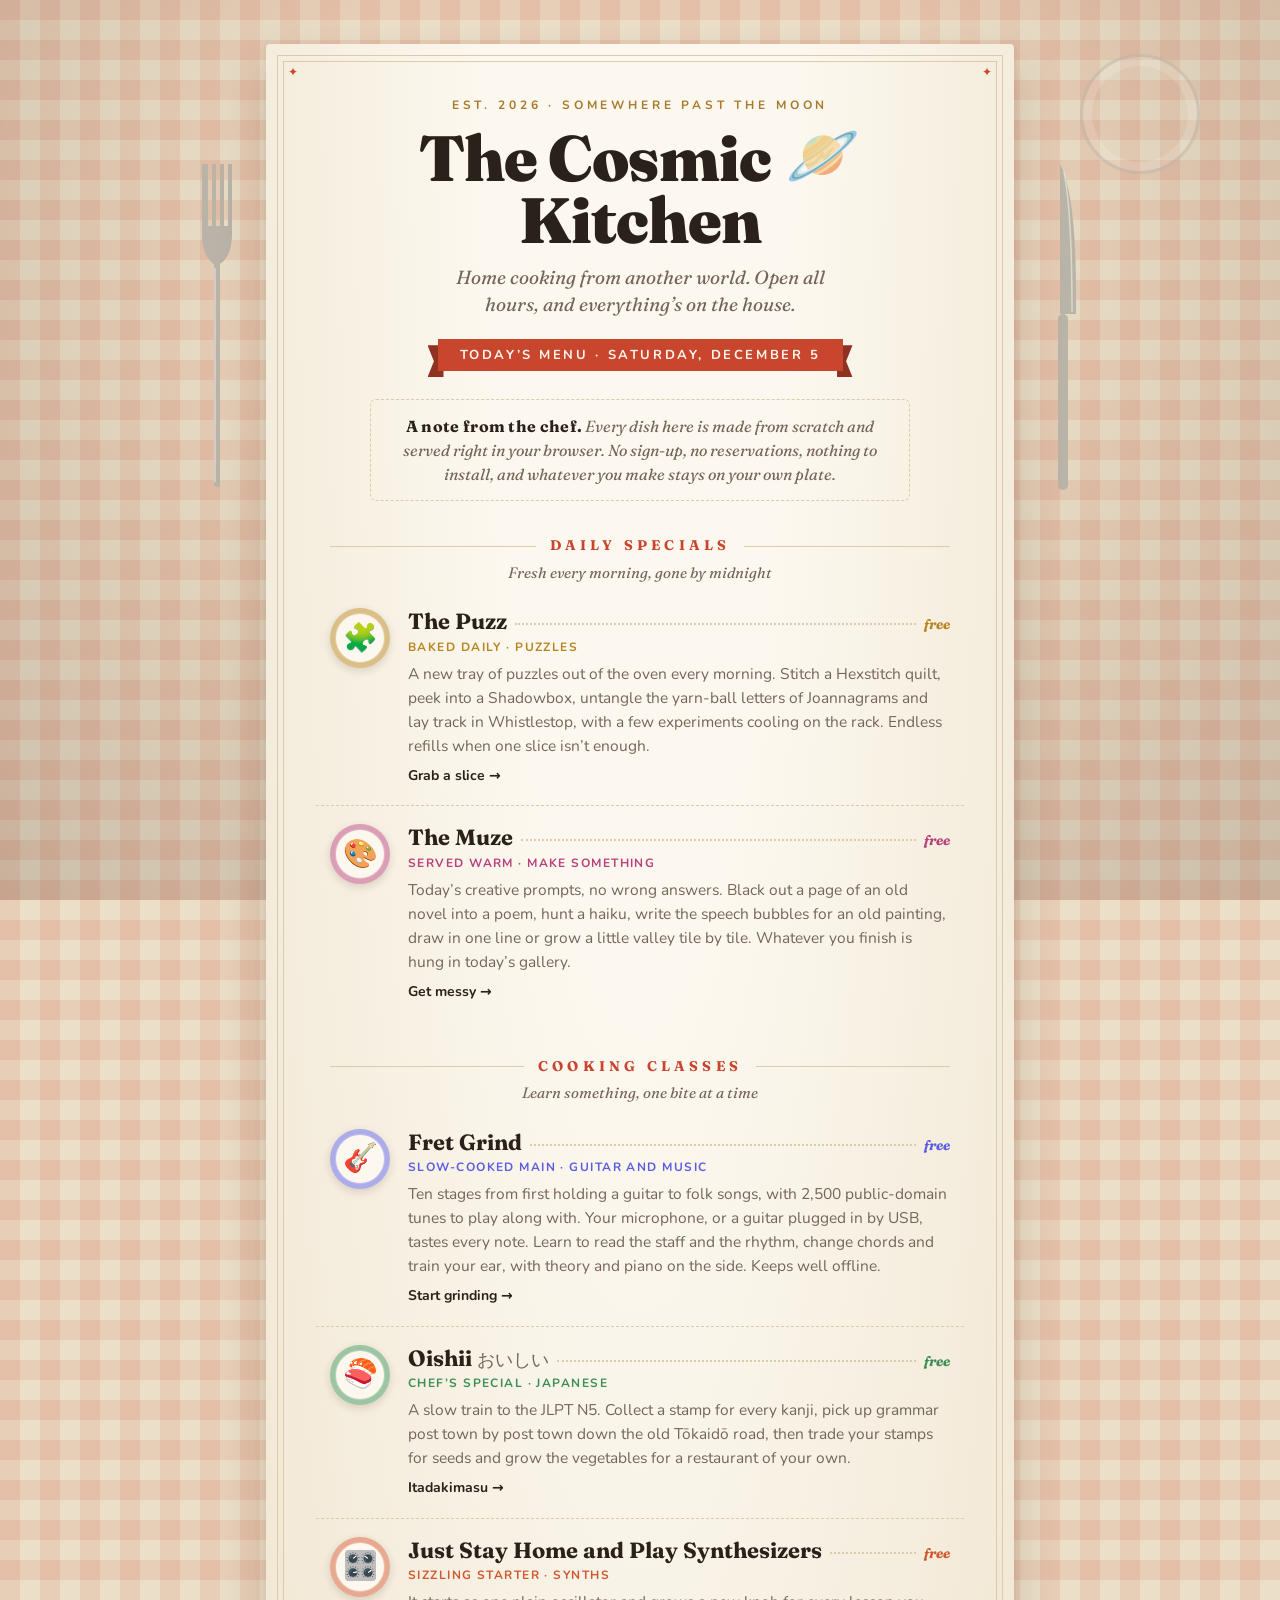
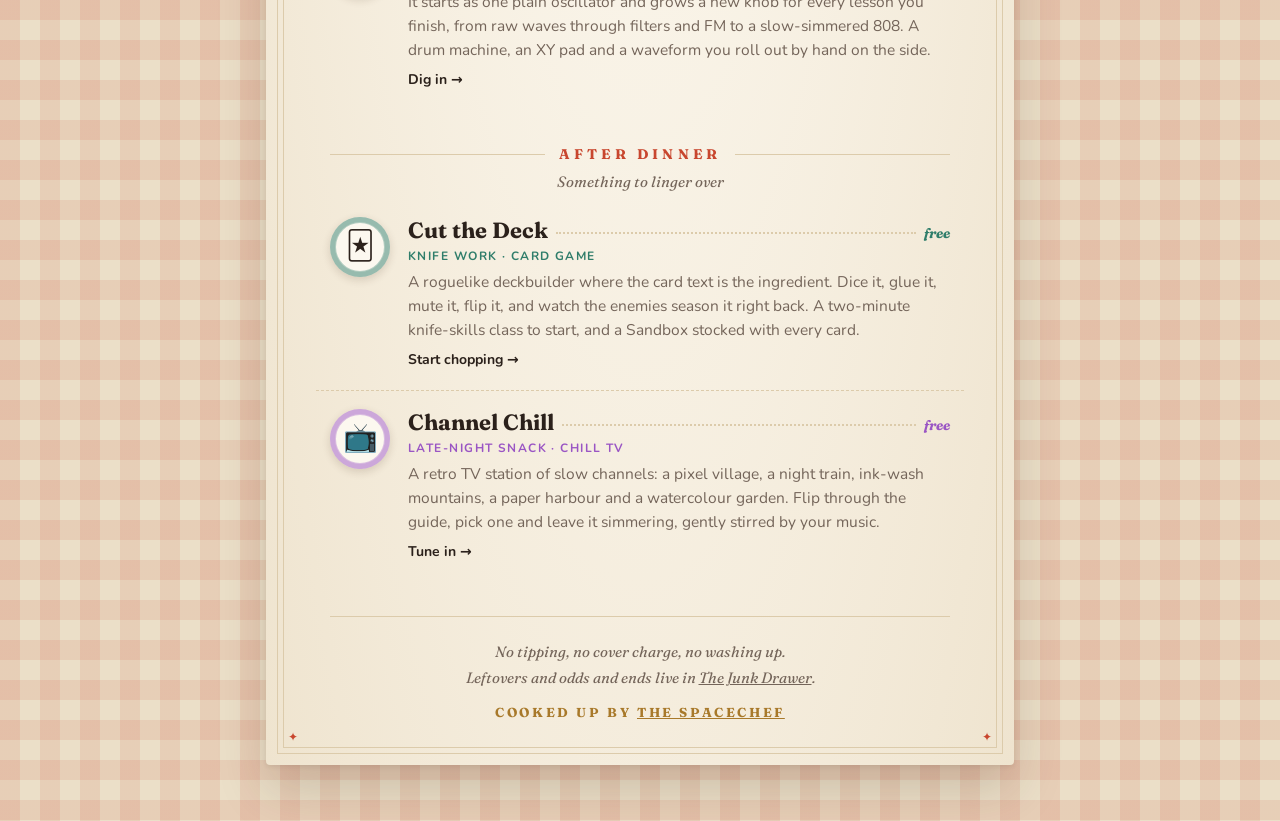
==== commit 00c54359: "Take TheLift off the menu TheLift now forwards to the Church of Iron, which is crew-only and stays i" ====
--- a/index.html
+++ b/index.html
@@ -4,7 +4,7 @@
 <meta charset="utf-8">
 <meta name="viewport" content="width=device-width, initial-scale=1">
 <title>The Cosmic Kitchen</title>
-<meta name="description" content="The Cosmic Kitchen: free web tools, made from scratch and served in your browser. Daily puzzles, daily creative prompts and daily workouts; courses in guitar, Japanese and synths; a card-crafting roguelike and a chill retro TV station.">
+<meta name="description" content="The Cosmic Kitchen: free web tools, made from scratch and served in your browser. Daily puzzles and daily creative prompts; courses in guitar, Japanese and synths; a card-crafting roguelike and a chill retro TV station.">
 <meta name="theme-color" content="#f4ecdc">
 <link rel="icon" href="data:image/svg+xml,<svg xmlns='http://www.w3.org/2000/svg' viewBox='0 0 100 100'><text y='.9em' font-size='90'>🍳</text></svg>">
 <link rel="preconnect" href="https://fonts.googleapis.com">
@@ -174,17 +174,6 @@
             </div>
           </a>
         </li>
-        <li>
-          <a class="dish" style="--accent:#2f72b8" href="https://thecosmickitchen.github.io/TheLift/">
-            <span class="plate" aria-hidden="true">🏋️</span>
-            <div>
-              <div class="line"><h3>TheLift</h3><span class="leader"></span><span class="price">free</span></div>
-              <p class="tag">Protein plate · daily workouts</p>
-              <p class="desc">A lifting session and a cardio workout plated up fresh each day, from pull day to swim sprints. Write your own recipes with checkmarks, follow a proven plan through a season, and pass a workout to a friend with one link.</p>
-              <span class="go">Warm up →</span>
-            </div>
-          </a>
-        </li>
       </ul>
     </section>
 
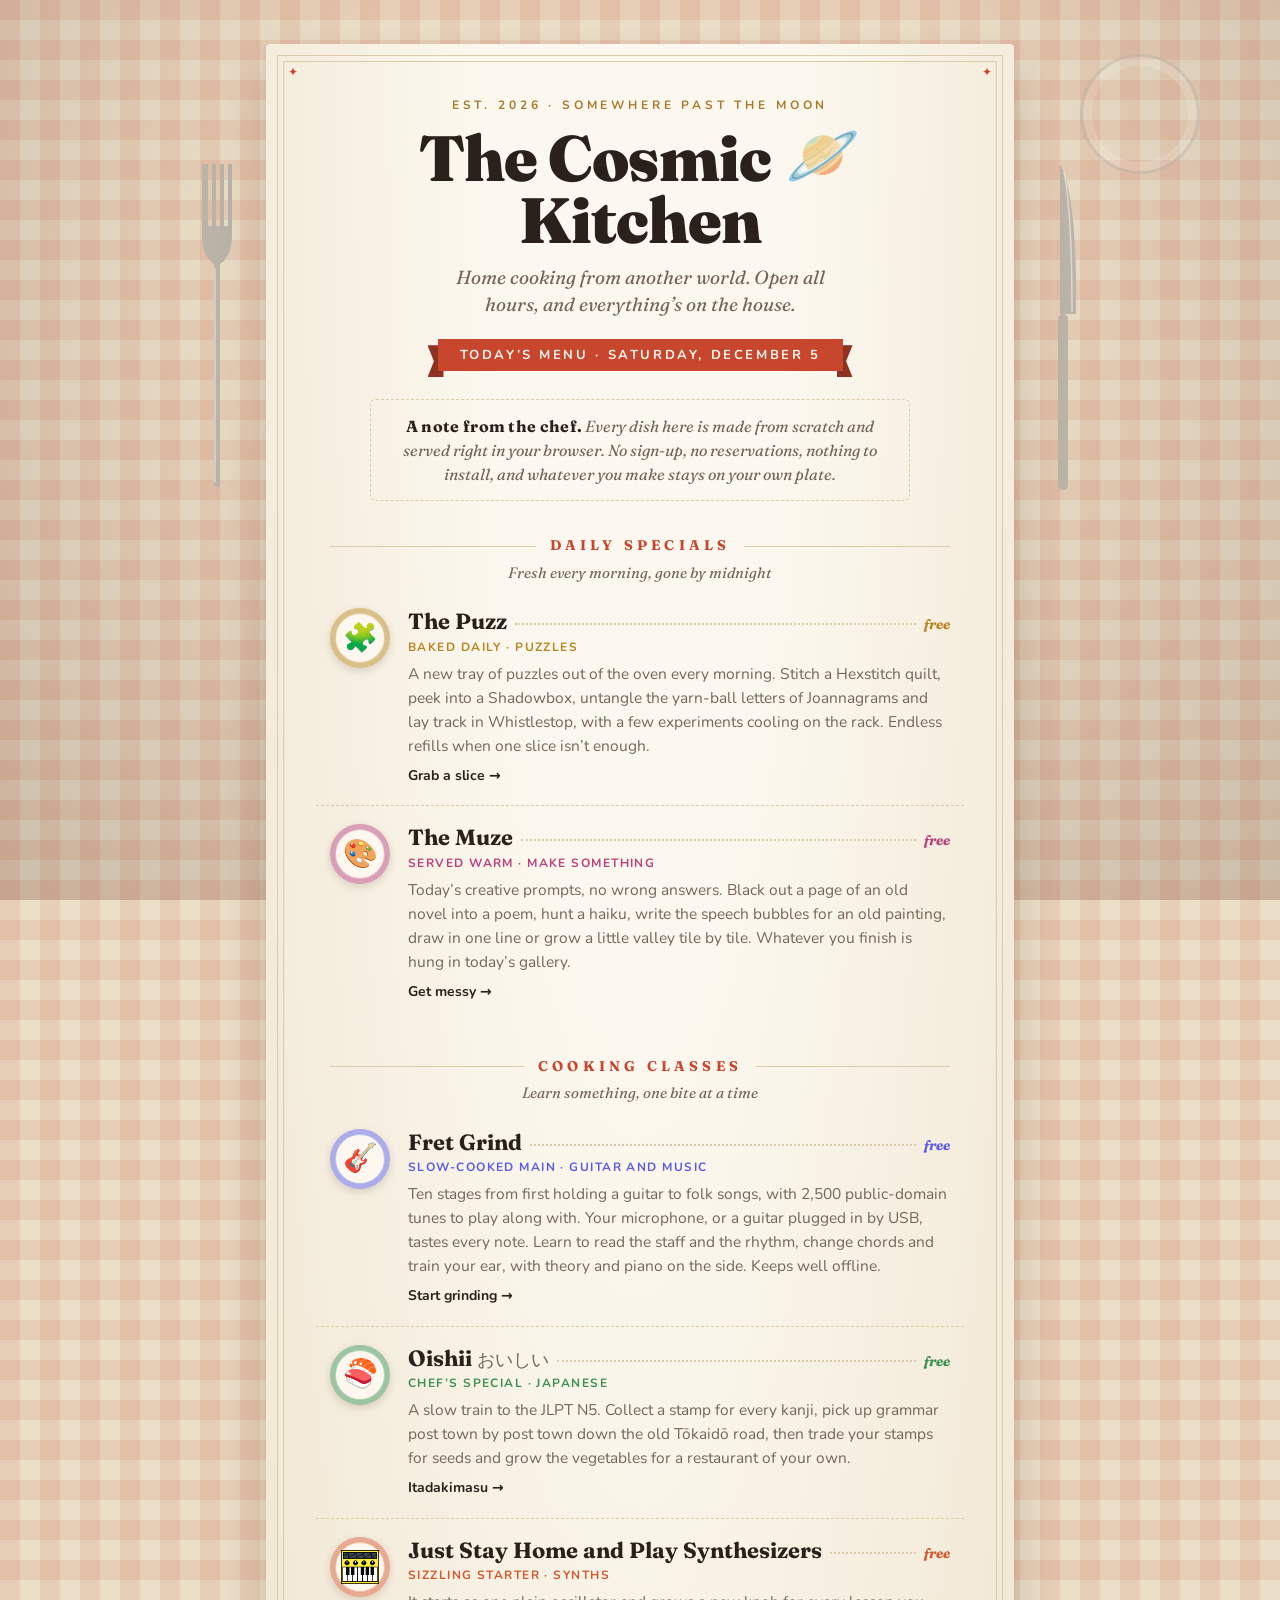
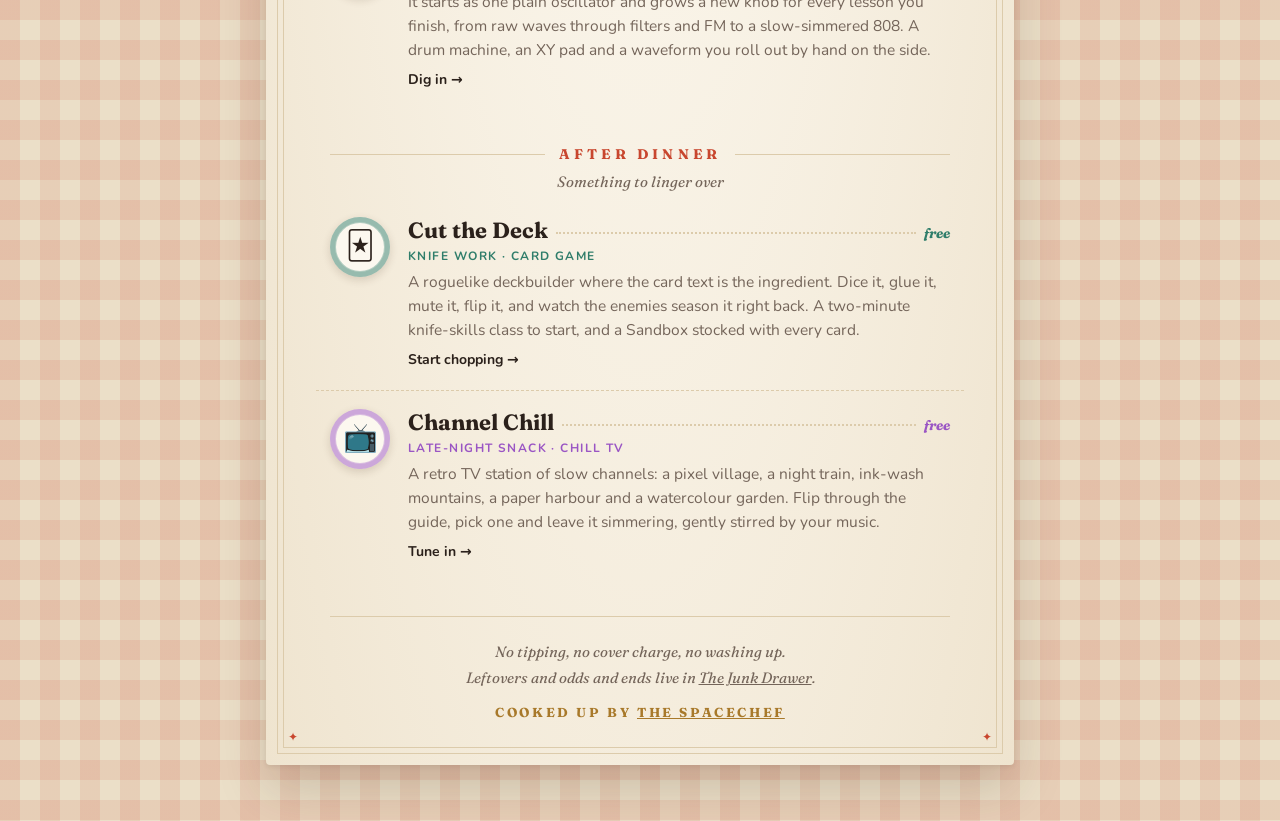
==== commit 95277fae: "Use the pixel-art synth on the Stay Home Synths card Replaces the 🎛️ emoji with the yellow synth fro" ====
--- a/index.html
+++ b/index.html
@@ -95,6 +95,7 @@
     box-shadow: inset 0 0 0 5px color-mix(in srgb, var(--accent) 22%, transparent), inset 0 0 0 6px color-mix(in srgb, var(--accent) 35%, transparent), 0 3px 8px rgba(60,40,20,.16);
     transition: transform .25s ease; }
   a.dish:hover .plate { transform: rotate(-12deg) scale(1.06); }
+  .plate .logo { width: 38px; height: auto; display: block; }
   .line { display: flex; align-items: baseline; gap: 8px; }
   h3 { margin: 0; font-family: Fraunces, Georgia, serif; font-weight: 700; font-size: 22px; line-height: 1.2; }
   h3 small { font-weight: 500; font-size: .8em; color: var(--muted); }
@@ -204,7 +205,7 @@
         </li>
         <li>
           <a class="dish" style="--accent:#d0582f" href="https://thecosmickitchen.github.io/stay-home-synths/">
-            <span class="plate" aria-hidden="true">🎛️</span>
+            <span class="plate" aria-hidden="true"><img class="logo" src="img/synth.png" alt="" width="54" height="49"></span>
             <div>
               <div class="line"><h3>Just Stay Home and Play Synthesizers</h3><span class="leader"></span><span class="price">free</span></div>
               <p class="tag">Sizzling starter · synths</p>
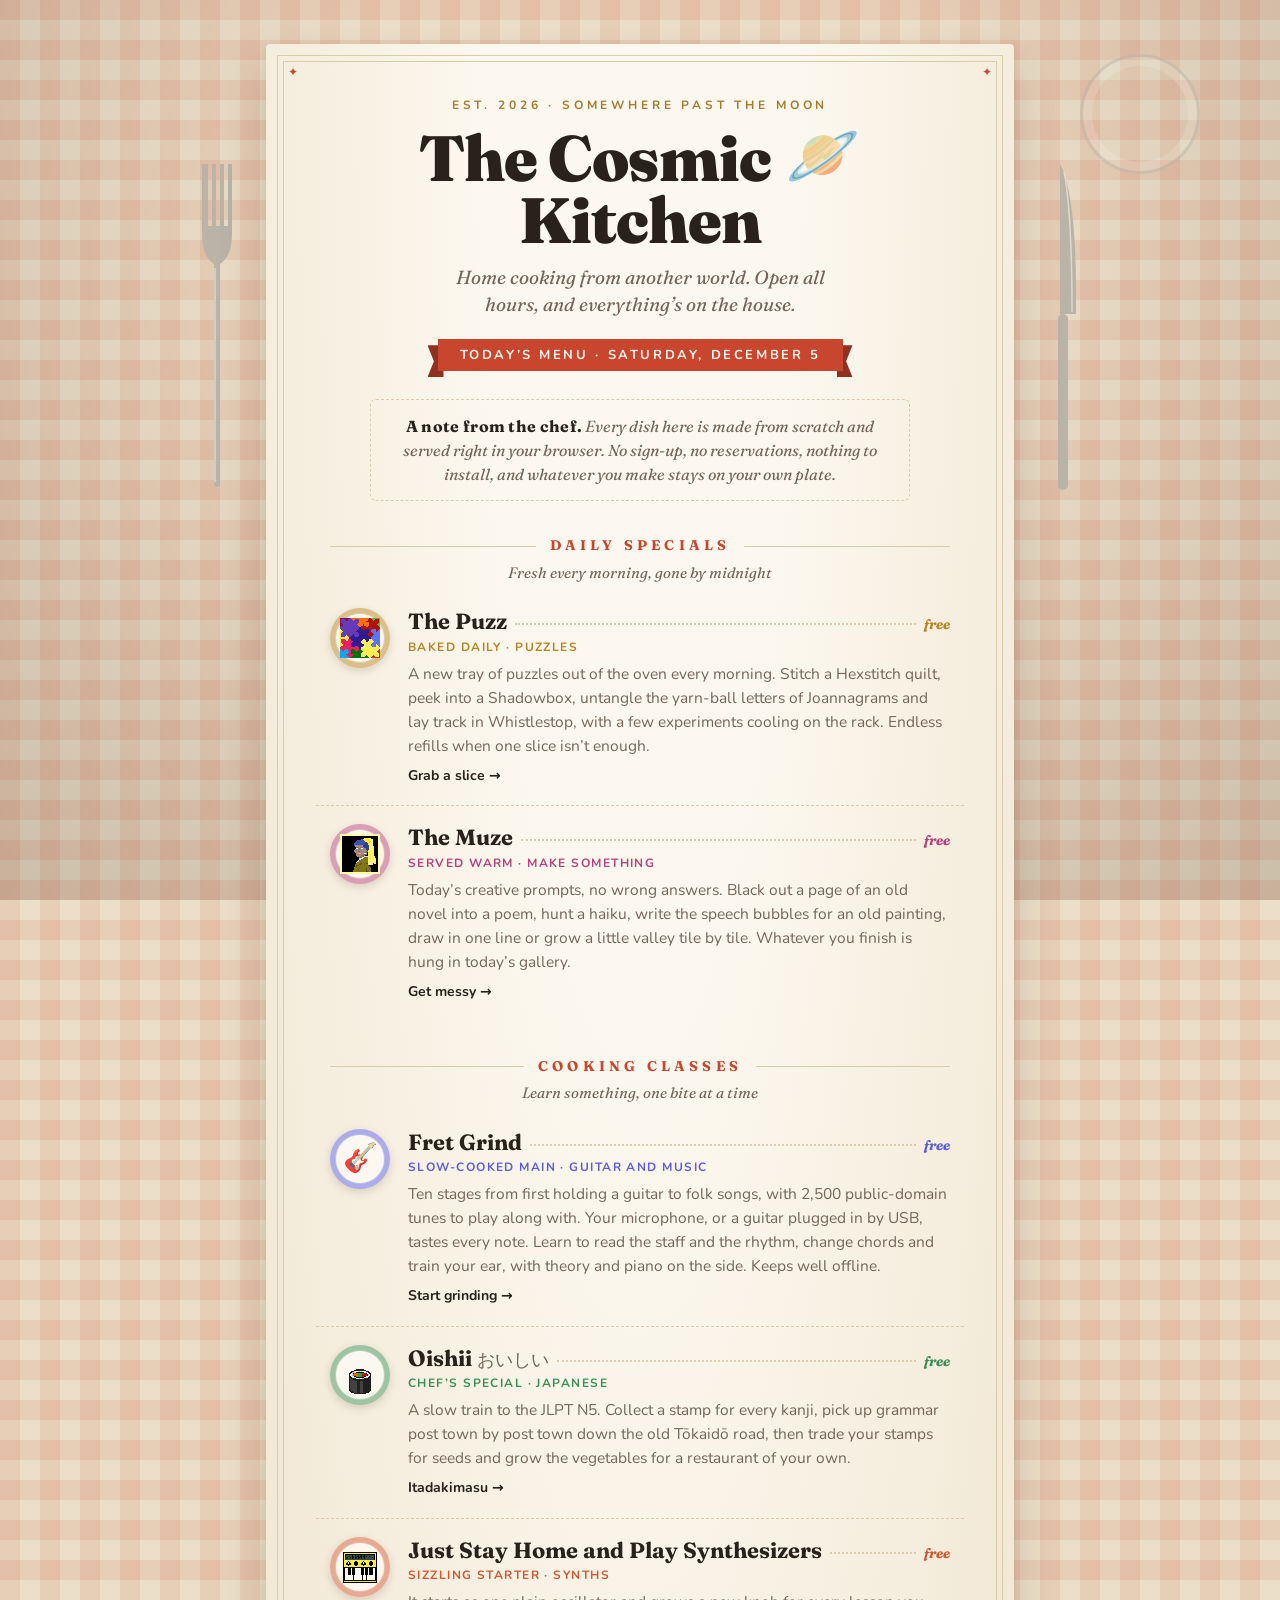
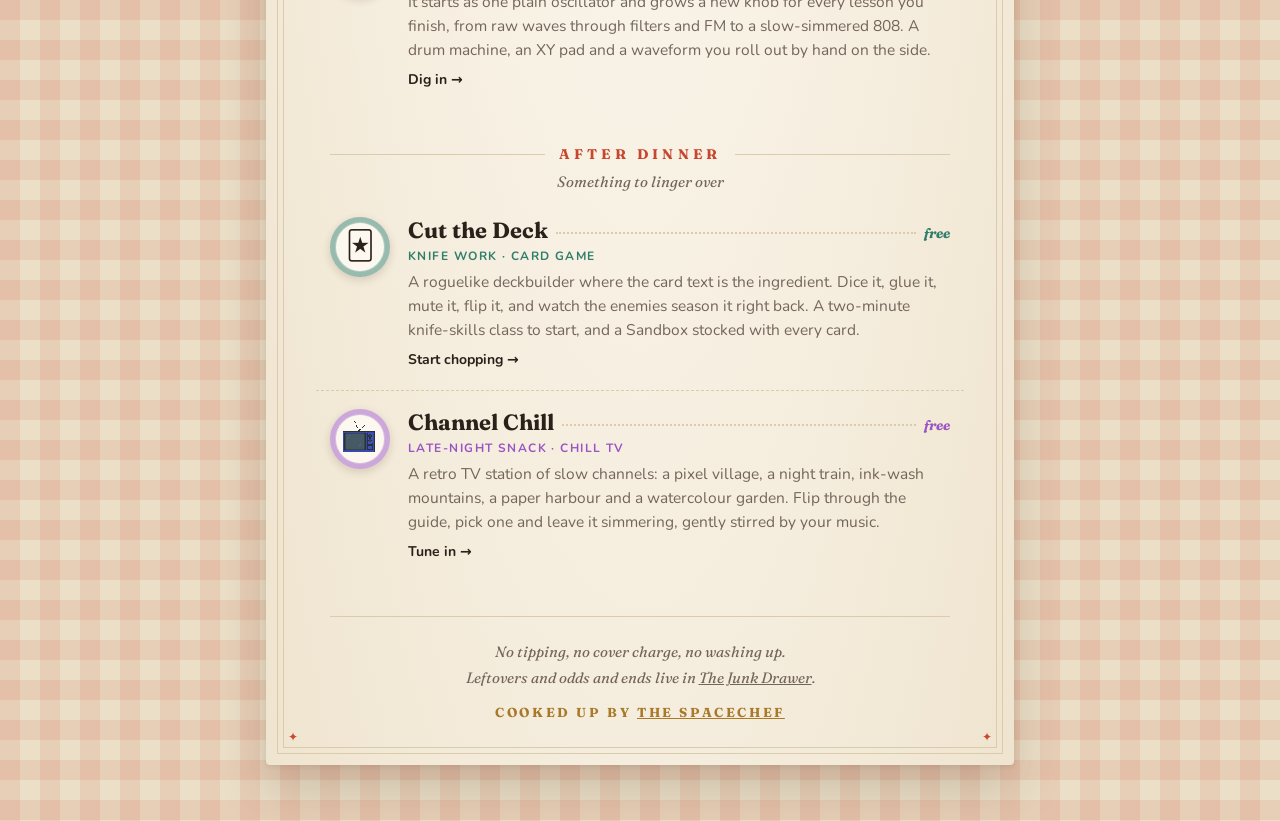
==== commit 03079bda: "Pixel Patisserie art on the menu plates and tab icon Plates: an animated puzzle build for The Puzz, " ====
--- a/index.html
+++ b/index.html
@@ -6,7 +6,7 @@
 <title>The Cosmic Kitchen</title>
 <meta name="description" content="The Cosmic Kitchen: free web tools, made from scratch and served in your browser. Daily puzzles and daily creative prompts; courses in guitar, Japanese and synths; a card-crafting roguelike and a chill retro TV station.">
 <meta name="theme-color" content="#f4ecdc">
-<link rel="icon" href="data:image/svg+xml,<svg xmlns='http://www.w3.org/2000/svg' viewBox='0 0 100 100'><text y='.9em' font-size='90'>🍳</text></svg>">
+<link rel="icon" type="image/png" href="img/oven.png">
 <link rel="preconnect" href="https://fonts.googleapis.com">
 <link rel="preconnect" href="https://fonts.gstatic.com" crossorigin>
 <link href="https://fonts.googleapis.com/css2?family=Fraunces:ital,opsz,wght@0,9..144,500;0,9..144,700;0,9..144,900;1,9..144,400;1,9..144,500&family=Nunito:wght@400;600;700&display=swap" rel="stylesheet">
@@ -96,6 +96,15 @@
     transition: transform .25s ease; }
   a.dish:hover .plate { transform: rotate(-12deg) scale(1.06); }
   .plate .logo { width: 38px; height: auto; display: block; }
+  /* Pixel Patisserie sprites: 64px art drawn without smoothing. Animated ones are a strip of frames in one row. */
+  .plate .px { --s: 40px; width: var(--s); height: var(--s); display: block; image-rendering: pixelated; }
+  .plate .strip { background: var(--src) 0 0 / auto var(--s) no-repeat; }
+  .plate .synth { --src: url(img/synth-anim.png); animation: px-synth .8s steps(8) infinite; }
+  .plate .build { --src: url(img/puzzle-build.png); background-position: calc(var(--s) * -12) 0; animation: px-build 1.3s steps(12) both; }
+  a.dish:hover .plate .build { animation-name: px-build-again; }
+  @keyframes px-synth { to { background-position: calc(var(--s) * -8) 0; } }
+  @keyframes px-build { from { background-position: 0 0; } to { background-position: calc(var(--s) * -12) 0; } }
+  @keyframes px-build-again { from { background-position: 0 0; } to { background-position: calc(var(--s) * -12) 0; } }
   .line { display: flex; align-items: baseline; gap: 8px; }
   h3 { margin: 0; font-family: Fraunces, Georgia, serif; font-weight: 700; font-size: 22px; line-height: 1.2; }
   h3 small { font-weight: 500; font-size: .8em; color: var(--muted); }
@@ -123,11 +132,13 @@
     .menu { padding-top: 46px; }
     a.dish { grid-template-columns: 48px 1fr; gap: 14px; }
     .plate { width: 48px; height: 48px; font-size: 23px; }
+    .plate .px { --s: 32px; }
     h3 { font-size: 20px; }
   }
   @media (prefers-reduced-motion: reduce) {
     .plate, a.dish { transition: none; }
     a.dish:hover .plate { transform: none; }
+    .plate .strip, a.dish:hover .plate .strip { animation: none; }
   }
 </style>
 </head>
@@ -155,7 +166,7 @@
       <ul class="dishes">
         <li>
           <a class="dish" style="--accent:#b8841f" href="https://thecosmickitchen.github.io/The-Puzz/">
-            <span class="plate" aria-hidden="true">🧩</span>
+            <span class="plate" aria-hidden="true"><span class="px strip build"></span></span>
             <div>
               <div class="line"><h3>The Puzz</h3><span class="leader"></span><span class="price">free</span></div>
               <p class="tag">Baked daily · puzzles</p>
@@ -166,7 +177,7 @@
         </li>
         <li>
           <a class="dish" style="--accent:#b8417a" href="https://thecosmickitchen.github.io/The-Muze/">
-            <span class="plate" aria-hidden="true">🎨</span>
+            <span class="plate" aria-hidden="true"><img class="px" src="img/pearl-earring.png" alt="" width="64" height="64"></span>
             <div>
               <div class="line"><h3>The Muze</h3><span class="leader"></span><span class="price">free</span></div>
               <p class="tag">Served warm · make something</p>
@@ -194,7 +205,7 @@
         </li>
         <li>
           <a class="dish" style="--accent:#3b8f55" href="https://thecosmickitchen.github.io/Oishiii/">
-            <span class="plate" aria-hidden="true">🍣</span>
+            <span class="plate" aria-hidden="true"><img class="px" src="img/sushi.png" alt="" width="64" height="64"></span>
             <div>
               <div class="line"><h3>Oishii <small lang="ja">おいしい</small></h3><span class="leader"></span><span class="price">free</span></div>
               <p class="tag">Chef’s special · Japanese</p>
@@ -205,7 +216,7 @@
         </li>
         <li>
           <a class="dish" style="--accent:#d0582f" href="https://thecosmickitchen.github.io/stay-home-synths/">
-            <span class="plate" aria-hidden="true"><img class="logo" src="img/synth.png" alt="" width="54" height="49"></span>
+            <span class="plate" aria-hidden="true"><span class="px strip synth"></span></span>
             <div>
               <div class="line"><h3>Just Stay Home and Play Synthesizers</h3><span class="leader"></span><span class="price">free</span></div>
               <p class="tag">Sizzling starter · synths</p>
@@ -233,7 +244,7 @@
         </li>
         <li>
           <a class="dish" style="--accent:#9a55c4" href="https://thecosmickitchen.github.io/ghoul-amp/">
-            <span class="plate" aria-hidden="true">📺</span>
+            <span class="plate" aria-hidden="true"><img class="px" src="img/tv.png" alt="" width="64" height="64"></span>
             <div>
               <div class="line"><h3>Channel Chill</h3><span class="leader"></span><span class="price">free</span></div>
               <p class="tag">Late-night snack · chill TV</p>
